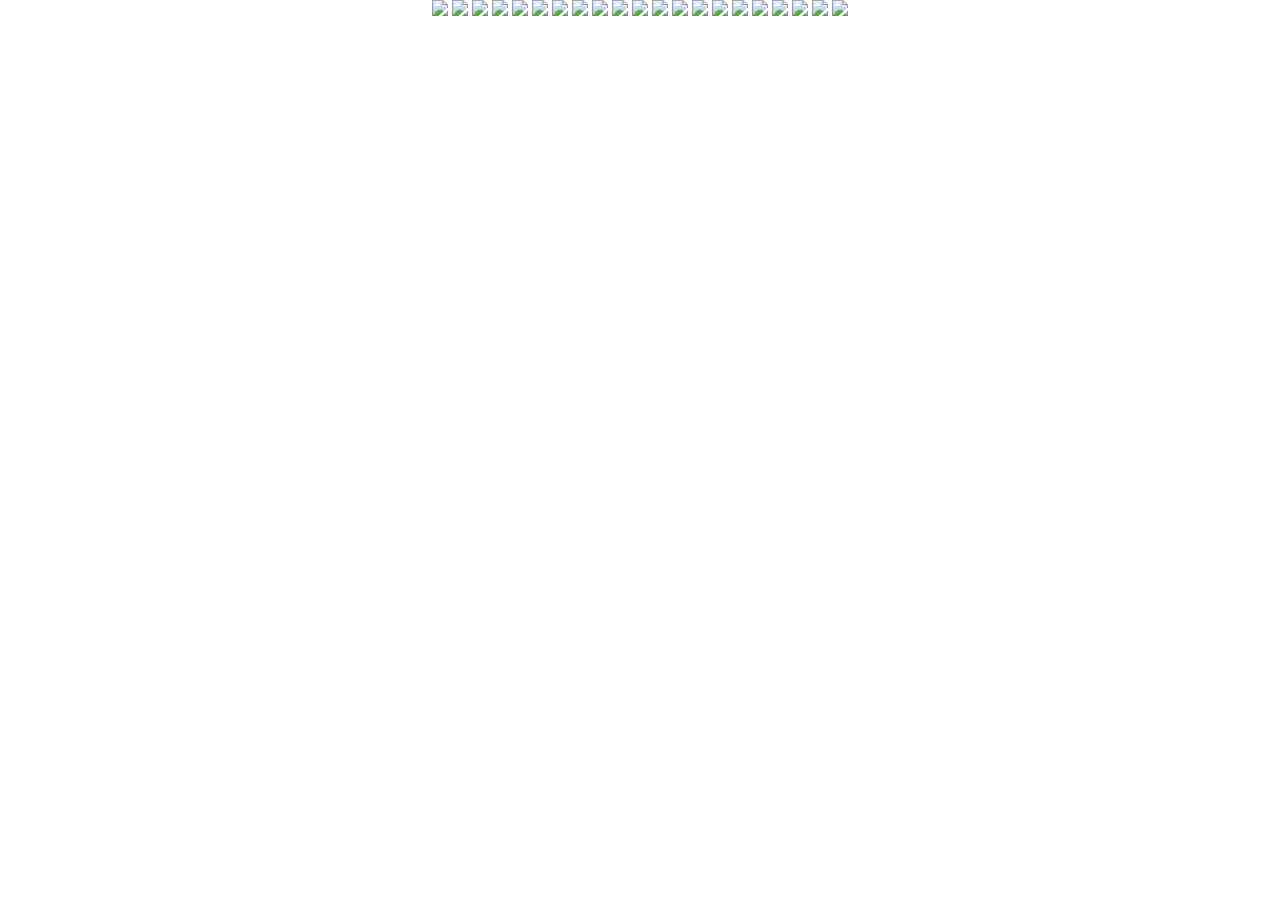
==== aboutme.html @ e1b02cea "Create aboutme.html" ====
<!DOCTYPE html>
<html class="skrollr skrollr-desktop"><head>
<meta http-equiv="Content-Type" content="text/html; charset=UTF-8">
<title>关于郭伟的介绍——Introduction</title>
<link type="text/css" rel="stylesheet" href="./css/detail_pt.css">

<script src="./js/jquery-1.10.2.min.js"></script>
<link href="./css/fotorama.css" rel="stylesheet">
<script type="text/javascript" src="./js/fotorama.js"></script><style type="text/css"></style>
<style>
  .hide{
    display:none;
  }
  .showprocess{
    cursor:pointer;
  }
  .showprocess:hover{
    opacity:0.7;	
  }  
</style>

</head>

<center>
<body leftmargin=0>    



  <!-- ************  page  ************** -->  
  <div class="page">
    <div id="page1">
      <img src="./img_aboutMe/Document-page-000.jpg" width="1260" position:absolute">
      <img src="./img_aboutMe/Document-page-001.jpg" width="1260" position:absolute">
      <img src="./img_aboutMe/Document-page-002.jpg" width="1260" position:absolute">
      <img src="./img_aboutMe/Document-page-003.jpg" width="1260" position:absolute">
      <img src="./img_aboutMe/Document-page-004.jpg" width="1260" position:absolute">
      <img src="./img_aboutMe/Document-page-005.jpg" width="1260" position:absolute">
      <img src="./img_aboutMe/Document-page-006.jpg" width="1260" position:absolute">
      <img src="./img_aboutMe/Document-page-007.jpg" width="1260" position:absolute">
      <img src="./img_aboutMe/Document-page-008.jpg" width="1260" position:absolute">
      <img src="./img_aboutMe/Document-page-009.jpg" width="1260" position:absolute">
      <img src="./img_aboutMe/Document-page-010.jpg" width="1260" position:absolute">
      <img src="./img_aboutMe/Document-page-011.jpg" width="1260" position:absolute">
      <img src="./img_aboutMe/Document-page-012.jpg" width="1260" position:absolute">
      <img src="./img_aboutMe/Document-page-013.jpg" width="1260" position:absolute">
      <img src="./img_aboutMe/Document-page-014.jpg" width="1260" position:absolute">
      <img src="./img_aboutMe/Document-page-015.jpg" width="1260" position:absolute">
      <img src="./img_aboutMe/Document-page-016.jpg" width="1260" position:absolute">
      <img src="./img_aboutMe/Document-page-017.jpg" width="1260" position:absolute">
      <img src="./img_aboutMe/Document-page-018.jpg" width="1260" position:absolute">
      <img src="./img_aboutMe/Document-page-019.jpg" width="1260" position:absolute">
      <img src="./img_aboutMe/Document-page-020.jpg" width="1260" position:absolute">
   
   
    </div>
  </div>
                                                                                       
</a></body></html></center>
---- css/detail_pt.css ----
@charset "UTF-8";
/* CSS Document */

@import 'reset.css';

.maintitle{
font-size: 3em;
color:#ffffff;
top:140px;
left:120px;
position: absolute;	
font-weight: 600; 
font-family: 'Roboto Slab', serif;
letter-spacing:1px;
}
.subtitle{
font-size: 1.2em;
font-weight: 200;
color:#ffffff;
top:220px;
left:120px;
width: 350px;
position: absolute;	
font-family: 'Open Sans', sans-serif;
line-height: 160%;
text-decoration: none;
}
#mainbody{
width:982px; 
padding: 0px;
position: relative;
margin: auto;
z-index: 3;
}

.pagetop{
width: 100%;
height: 500px;
background-color: #fc8d82;	
margin: 0 0;
}

#topimg{
width: 1156px;
padding: 0px;
position: relative;
margin: auto;
}
.titleimage{
margin-left:40px;	
}
.horizontal500{
width:100%;
height:500px;
padding:0px;
margin:0px;
background-color: #f5f4f3;
}

.horizontal630{
width:100%;
height:630px;
padding:0px;
margin:0px;
}
.horizontal730{
width:100%;
height:730px;
padding:0px;
margin:0px;
}

.horizontal1660{
width:100%;
height:1660px;
padding:0px;
margin:0px;
}

.horizontal1260{
width:100%;
height:1260px;
padding:0px;
margin:0px;
}

.horizontal150{
width:100%;
height:150px;
padding:0px;
margin:0px;
}
.grey{
background-color: #f5f4f3;	
}

#taskflow{
position: absolute;
right:50px;
margin-top:70px;
z-index: 2;	
}

#solution{
position: absolute;
right:50px;
margin-top:70px;
z-index: 2;	
}

#storyboard{
position: absolute;
right:0px;
margin-top:40px;
z-index: 2;	
}

#persona{
position: absolute;
right:0px;
margin-top:0px;
z-index: 2;	
}

#moving{
/* margin-top:260px; */
height: 100px;
z-index: 5;
}

#static{
position: absolute;
margin-top:280px;
margin-left:50px;
height: 100px;
}

.box1{
margin-left: 50px;
height: 180px;
width: 200px;
height: 140px;
position: relative;
display: inline-block;
z-index: 5;
}

.box{
margin-left: 150px;
height: 180px;
width: 200px;
height: 180px;
position: relative;
display: inline-block;
z-index: 5;
}

.box2{
margin-left: 58px;
height: 180px;
width: 160px;
height: 180px;
position: relative;
display: inline-block;
z-index: 5;
}

#appdesign{
position: absolute;
right:0px;
margin:auto;
z-index: 2;	
}


.box3{
margin-left: 186px;
height: 180px;
width: 160px;
height: 180px;
position: relative;
display: inline-block;
z-index: 5;
}

#largepicture{
position: absolute;
float: right;
right:0px;
}

#twophones{
position: absolute;
margin-top:0px;
left:0px;
z-index: 2;	
}

.myVideo{
position: absolute; 
padding:0px;
margin-top:20px;
right:0px;
}

#fixbackground1{
top:500px;
position: absolute;
z-index: 0;
border-color:#000;
border-width:2px;
}

#fixbackground2{
top:1630px;
position: absolute;
z-index: 0;
}

#fixbackground3{
top:2890px;
position: absolute;
z-index: 0;
}

#fixbackground4{
top:4150px;
position: absolute;
z-index: 0;
}
#fixbackground5{
top:5510px;
position: absolute;
z-index: 0;
}
#fixbackground6{
top:6770px;
position: absolute;
z-index: 0;
}
#fixbackground7{
top:8130px;
position: absolute;
z-index: 0;
}
#fixbackground8{
top:9260px;
position: absolute;
z-index: 0;
}

h1{
font-size: 1.7em;
font-family:'Open Sans', sans-serif;
line-height: 140%;
}
.title1{
top:160px;
position: relative;
}
.title2{
top:60px;
position: relative;
}
.center{
text-align: center;
}
p{
font-size: 1em;
font-family: sans-serif;
}
.content1{
top:200px;
position: relative;
width:760px;	
padding: 0px;
margin: auto;
z-index: 3;
font-family: 'Open Sans', sans-serif;
font-weight: 300;
color: #4a4a4a;
line-height:160%;

}

.content2{
top:200px;
width:250px;	
padding: 0px;
position: relative;
float: left;
/* margin: auto; */
z-index: 3;
font-family: 'Open Sans', sans-serif;
font-weight: 300;
color: #4a4a4a;
line-height:160%;

}
.content3{
top:70px;
position: relative;
width:760px;	
padding: 0px;
margin: auto;
z-index: 3;
font-family: 'Open Sans', sans-serif;
font-weight: 300;
color: #4a4a4a;
line-height:160%;

}
.content4{
top:150px;
width:250px;	
padding: 0px;
position: relative;
margin-left: 30px;
margin-right: 60px;
float: left;
text-align: center; 
z-index: 3;
font-family: 'Open Sans', sans-serif;
font-weight: 300;
color: #4a4a4a;
line-height:160%;

}
.content5{
top:150px;
width:250px;	
padding: 0px;
position: relative;
margin-left: 30px;
float: left;
text-align: center; 
z-index: 3;
font-family: 'Open Sans', sans-serif;
font-weight: 300;
color: #4a4a4a;
line-height:160%;

}
.smalllink{
position: relative;
top:64px;
font-size: 1em;
color: #df341d;
font-family: 'Open Sans', sans-serif;
font-weight: 400;
}
.threecolunm{
width:100%;
display: inline-block;
}
.threecolunm2{
margin-top: 300px;
width:100%;
display: inline-block;
}
.title_left{
width: 600px;
top:190px;
position: relative;
float: left;
padding-left: 30px;
z-index: 3;
}
.content_left{
top:220px;
width:330px;	
padding-left: 30px;
position: relative;
float: left;
z-index: 3;
font-family: 'Open Sans', sans-serif;
font-weight: 300;
color: #4a4a4a;
line-height:160%;
}

.small{
width: 220px;
}


.title_right{
width: 300px;
top:190px;
position: relative;
float: left;
padding-left: 700px;
z-index: 3;
}
.content_right{
top:220px;
width:300px;	
padding-left: 700px;
position: relative;
float: left;
z-index: 3;
font-family: 'Open Sans', sans-serif;
font-weight: 300;
color: #4a4a4a;
line-height:160%;

}
.myVideo{
position: absolute; 
padding:0px;
margin-top:20px;
right:px;
}
.myVideo2{
position: absolute; 
padding:0px;
margin-top:00px;
left:0px;
}
.colophon{
width:100%;
height:140px;
padding:0px;
margin:0px;
}
.colophon_text{
top:30px;
width:750px;	
padding-left: 20px;
position: relative;
float: left;
z-index: 3;
font-size: 0.8em;
font-family: 'Open Sans', sans-serif;
font-weight: 300;
color: #000;
line-height:160%;
letter-spacing: 0.05em;
/*  */

}
#backtotop{
top:34px;
width:800px;	
padding-left: 20px;
position: relative;
float: left;
z-index: 3;
font-size: 0.7em;
font-weight: 300;
color: #000;
line-height:160%;	
font-family: 'Merriweather', Georgia, "Times New Roman", Times, serif;
color: #4f4640;
text-transform: uppercase;
letter-spacing: 0.1em;
vertical-align: text-top;
color: #7b7b7b;
}
#backtotop:hover{
opacity: 0.8;
cursor: pointer;
}

#navigation{
background-color: #f5f4f3;
position:absolute;
top:0px;
left:0px;
height: 50px;
width: 100%;
z-index: 200;
}
#backhome{
width: 60px;
height: 60px;
margin-top: 30px;
margin-left: 30px;
float: left;
}
#backhome:hover{
opacity: 0.8;
cursor: pointer;
}

.task:link {text-decoration: none; color:#da3115;}    /* unvisited link */
.task:visited {color:#ec5d45;} /* visited link */
.task:hover {color:#ec5d45;}   /* mouse over link */
.task:active {color:#ec5d45;}  /* selected link */
---- css/fotorama.css ----
/*!
 * Fotorama 4.4.9 | http://fotorama.io/license/
 */
.fotorama__stage__shaft, .fotorama__stage__frame, .fotorama__html,
.fotorama__video iframe {
    position: absolute;
    width: 100%;
    height: 100%;
    top: 0;
    right: 0;
    left: 0;
    bottom: 0
}

.fotorama--fullscreen, .fotorama__img {
    max-width: 99999px !important;
    max-height: 99999px !important;
    min-width: 0 !important;
    min-height: 0 !important;
    border-radius: 0 !important;
    box-shadow: none !important;
    padding: 0 !important
}

.fotorama__wrap .fotorama__grab {
    cursor: move;
    cursor: -webkit-grab;
    cursor: -moz-grab;
    cursor: -o-grab;
    cursor: -ms-grab;
    cursor: grab
}

.fotorama__grabbing * {
    cursor: move;
    cursor: -webkit-grabbing;
    cursor: -moz-grabbing;
    cursor: -o-grabbing;
    cursor: -ms-grabbing;
    cursor: grabbing
}

.fotorama__img, .fotorama__spinner {
    position: absolute !important;
    top: 50% !important;
    left: 50% !important
}

.fotorama__img {
    margin: -50% 0 0 -50%;
    width: 100%;
    height: 100%
}

.fotorama__wrap--css3 .fotorama__stage__shaft, .fotorama__wrap--css3 .fotorama__nav__shaft,
.fotorama__wrap--css3 .fotorama__thumb-border, .fotorama__wrap--css3 .fotorama__arr,
.fotorama__wrap--css3 .fotorama__fullscreen-icon, .fotorama__wrap--css3 .fotorama__video-play,
.fotorama__wrap--css3 .fotorama__video-close {
    -webkit-transform: translate3d(0, 0, 0);
    -ms-transform: translate3d(0, 0, 0);
    transform: translate3d(0, 0, 0)
}

.fotorama__wrap--css3 .fotorama__spinner, .fotorama__wrap--css3 .fotorama__stage,
.fotorama__wrap--css3 .fotorama__nav, .fotorama__wrap--css3 .fotorama__stage__frame,
.fotorama__wrap--css3 .fotorama__stage .fotorama__img, .fotorama__wrap--css3 .fotorama__html,
.fotorama__wrap--css3 .fotorama__caption, .fotorama__stage:before,
.fotorama__stage:after, .fotorama__nav:before, .fotorama__nav:after {
    -webkit-transform: translateZ(0);
    -ms-transform: translateZ(0);
    transform: translateZ(0)
}

.fotorama__wrap--video .fotorama__stage__shaft, .fotorama__wrap--video .fotorama__stage,
.fotorama__wrap--video .fotorama__stage__frame--video, .fotorama__wrap--video .fotorama__stage__frame--video .fotorama__img,
.fotorama__wrap--video .fotorama__stage__frame--video .fotorama__html,
.fotorama__wrap--video .fotorama__stage__frame--video .fotorama__caption {
    -webkit-transform: none !important;
    -ms-transform: none !important;
    transform: none !important
}

.fotorama__wrap--css3 .fotorama__stage__shaft, .fotorama__wrap--css3 .fotorama__nav__shaft,
.fotorama__wrap--css3 .fotorama__thumb-border {
    -webkit-transition-property: -webkit-transform;
    transition-property: transform;
    -webkit-transition-timing-function: cubic-bezier(0.1, 0, .25, 1);
    transition-timing-function: cubic-bezier(0.1, 0, .25, 1);
    -webkit-transition-duration: 0ms;
    transition-duration: 0ms
}

.fotorama__wrap, .fotorama__no-select, .fotorama__arr, .fotorama__fullscreen-icon,
.fotorama__video-play, .fotorama__video-close {
    -webkit-user-select: none;
    -moz-user-select: none;
    -ms-user-select: none;
    user-select: none
}

.fotorama__select {
    -webkit-user-select: text;
    -moz-user-select: text;
    -ms-user-select: text;
    user-select: text
}

.fotorama__nav, .fotorama__nav__frame {
    margin: 0;
    padding: 0
}

.fotorama__nav__shaft, .fotorama__nav__frame, .fotorama__caption__wrap {
    display: -moz-inline-box;
    -moz-box-orient: vertical;
    display: inline-block;
    vertical-align: middle;
    * display: inline;
    * zoom: 1
}

.fotorama__wrap * {
    -moz-box-sizing: content-box;
    box-sizing: content-box
}

.fotorama__caption__wrap {
    -moz-box-sizing: border-box;
    box-sizing: border-box
}

.fotorama--hidden, .fotorama__load {
    position: absolute;
    left: -99999px;
    top: -99999px;
    z-index: -1
}

.fotorama__stage__shaft, .fotorama__stage__frame, .fotorama__nav,
.fotorama__nav__shaft, .fotorama__nav__frame, .fotorama__arr, .fotorama__fullscreen-icon,
.fotorama__video-play, .fotorama__video-close {
    -webkit-tap-highlight-color: rgba(0, 0, 0, 0)
}

.fotorama__arr, .fotorama__fullscreen-icon, .fotorama__video-play,
.fotorama__video-close {
    background: url(fotorama.png) no-repeat
}

@media (-webkit-min-device-pixel-ratio:1.5), (min-resolution:144dpi) {
    .fotorama__arr, .fotorama__fullscreen-icon, .fotorama__video-play,
    .fotorama__video-close {
        background: url(fotorama@2x.png) no-repeat;
        background-size: 96px 160px
    }
}

.fotorama__thumb {
    background-color: #7f7f7f;
    background-color: rgba(127, 127, 127, .2)
}

.fotorama {
    min-width: 1px;
    overflow: hidden
}

.fotorama > .fotorama__wrap {
    visibility: visible
}

.fotorama--hidden-before-ready > * {
    visibility: hidden
}

.fullscreen {
    width: 100% !important;
    height: 100% !important;
    max-width: 100% !important;
    max-height: 100% !important;
    margin: 0 !important;
    padding: 0 !important;
    overflow: hidden !important;
    background: #000
}

.fotorama--fullscreen {
    position: absolute !important;
    top: 0 !important;
    left: 0 !important;
    right: 0 !important;
    bottom: 0 !important;
    float: none !important;
    z-index: 2147483647 !important;
    background: #000;
    width: 100% !important;
    height: 100% !important;
    margin: 0 !important
}

.fotorama--fullscreen .fotorama__stage, .fotorama--fullscreen .fotorama__nav {
    background: #000
}

.fotorama__wrap {
    -webkit-text-size-adjust: 100%;
    position: relative;
    direction: ltr
}

.fotorama__wrap--rtl .fotorama__stage__frame {
    direction: rtl
}

.fotorama__stage, .fotorama__nav {
    overflow: hidden;
    position: relative;
    max-width: 100%
}

.fotorama__wrap--pan-y {
    -ms-touch-action: pan-y
}

.fotorama__wrap .fotorama__pointer {
    cursor: pointer
}

.fotorama__wrap--slide .fotorama__stage__frame {
    opacity: 1 !important
}

.fotorama__stage__frame {
    overflow: hidden
}

.fotorama__stage__frame.fotorama__active {
    z-index: 8
}

.fotorama__wrap--fade .fotorama__stage__frame {
    display: none
}

.fotorama__wrap--fade .fotorama__stage__frame.fotorama__active,
.fotorama__wrap--fade .fotorama__fade-front, .fotorama__wrap--fade .fotorama__fade-rear {
    display: block;
    left: 0;
    top: 0
}

.fotorama__wrap--fade .fotorama__fade-front {
    z-index: 8
}

.fotorama__wrap--fade .fotorama__fade-rear {
    z-index: 7
}

.fotorama__wrap--fade .fotorama__fade-rear.fotorama__active {
    z-index: 9
}

.fotorama__wrap--fade .fotorama__stage .fotorama__shadow {
    display: none
}

.fotorama__img {
    -ms-filter: "alpha(Opacity=0)";
    filter: alpha(opacity=0);
    opacity: 0;
    border: 0 !important
}

.fotorama__loaded .fotorama__img, .fotorama__error .fotorama__img {
    -ms-filter: "alpha(Opacity=100)";
    filter: alpha(opacity=100);
    opacity: 1
}

.fotorama__img--full {
    display: none
}

.fotorama--fullscreen .fotorama__loaded--full .fotorama__img {
    display: none
}

.fotorama--fullscreen .fotorama__loaded--full .fotorama__img--full {
    display: block
}

.fotorama__wrap--only-active .fotorama__stage, .fotorama__wrap--only-active .fotorama__nav {
    max-width: 99999px !important
}

.fotorama__wrap--only-active .fotorama__stage__frame {
    visibility: hidden
}

.fotorama__wrap--only-active .fotorama__stage__frame.fotorama__active {
    visibility: visible
}

.fotorama__nav {
    font-size: 0;
    line-height: 0;
    text-align: center;
    display: none;
    white-space: nowrap;
    z-index: 5
}

.fotorama__nav__shaft {
    position: relative;
    left: 0;
    top: 0;
    text-align: left
}

.fotorama__nav__frame {
    position: relative;
    cursor: pointer
}

.fotorama__nav--dots {
    display: block
}

.fotorama__nav--dots .fotorama__nav__frame {
    width: 18px;
    height: 30px
}

.fotorama__nav--dots .fotorama__nav__frame--thumb, .fotorama__nav--dots .fotorama__thumb-border {
    display: none
}

.fotorama__nav--thumbs {
    display: block
}

.fotorama__nav--thumbs .fotorama__nav__frame {
    padding-left: 0 !important
}

.fotorama__nav--thumbs .fotorama__nav__frame:last-child {
    padding-right: 0 !important
}

.fotorama__nav--thumbs .fotorama__nav__frame--dot {
    display: none
}

.fotorama__dot {
    display: block;
    width: 4px;
    height: 4px;
    position: relative;
    top: 12px;
    left: 6px;
    border-radius: 6px;
    border: 1px solid
}

.fotorama__nav__frame.fotorama__active {
    pointer-events: none;
    cursor: default
}

.fotorama__nav__frame.fotorama__active .fotorama__dot {
    width: 6px;
    height: 6px;
    border: 0
}

.fotorama__dot {
    border-color: #7f7f7f
}

.fotorama__active .fotorama__dot {
    background-color: #7f7f7f
}

.fotorama__thumb {
    overflow: hidden;
    position: relative;
    width: 100%;
    height: 100%
}

.fotorama__thumb-border {
    position: absolute;
    z-index: 9;
    top: 0;
    left: 0;
    border-style: solid;
    border-color: #00afea;
    background-image: -webkit-linear-gradient(top left, rgba(255, 255, 255, .25), rgba(64, 64, 64, .1));
    background-image: linear-gradient(to bottom right, rgba(255, 255, 255, .25), rgba(64, 64, 64, .1))
}

.fotorama__caption {
    position: absolute;
    z-index: 12;
    bottom: 0;
    left: 0;
    right: 0;
    font-family: 'Helvetica Neue', Arial, sans-serif;
    font-size: 14px;
    line-height: 1.5;
    color: #000
}

.fotorama__caption a {
    text-decoration: none;
    color: #000;
    border-bottom: 1px solid;
    border-color: rgba(0, 0, 0, .5)
}

.fotorama__caption a:hover {
    color: #333;
    border-color: rgba(51, 51, 51, .5)
}

.fotorama__wrap--rtl .fotorama__caption {
    left: auto;
    right: 0
}

.fotorama__caption__wrap {
    background-color: #fff;
    background-color: rgba(255, 255, 255, .9);
    padding: 5px 10px
}

@-webkit-keyframes spinner {
    0% {
        -webkit-transform: rotate(0);
        transform: rotate(0)
    }

    100% {
        -webkit-transform: rotate(360deg);
        transform: rotate(360deg)
    }
}

@keyframes spinner {
    0% {
        -webkit-transform: rotate(0);
        -ms-transform: rotate(0);
        transform: rotate(0)
    }

    100% {
        -webkit-transform: rotate(360deg);
        -ms-transform: rotate(360deg);
        transform: rotate(360deg)
    }
}

.fotorama__wrap--css3 .fotorama__spinner {
    -webkit-animation: spinner 24s infinite linear;
    animation: spinner 24s infinite linear
}

.fotorama__wrap--css3 .fotorama__stage .fotorama__img, .fotorama__wrap--css3 .fotorama__html,
.fotorama__wrap--css3 .fotorama__caption {
    -webkit-transition-property: opacity;
    transition-property: opacity;
    -webkit-transition-timing-function: linear;
    transition-timing-function: linear;
    -webkit-transition-duration: .3s;
    transition-duration: .3s
}

.fotorama__wrap--video .fotorama__stage__frame--video .fotorama__img,
.fotorama__wrap--video .fotorama__stage__frame--video .fotorama__html,
.fotorama__wrap--video .fotorama__stage__frame--video .fotorama__caption {
    -ms-filter: "alpha(Opacity=0)";
    filter: alpha(opacity=0);
    opacity: 0
}

.fotorama__select {
    cursor: auto
}

.fotorama__video {
    top: 32px;
    right: 0;
    bottom: 0;
    left: 0;
    position: absolute;
    z-index: 10
}

@-moz-document url-prefix() {
    .fotorama__active {
        box-shadow: 0 0 0 transparent
    }
}

.fotorama__arr, .fotorama__fullscreen-icon, .fotorama__video-play,
.fotorama__video-close {
    display: block;
    position: absolute;
    z-index: 11;
    cursor: pointer
}

.fotorama__arr {
    position: absolute;
    width: 32px;
    height: 32px;
    top: 50%;
    margin-top: -16px
}

.fotorama__arr--prev {
    left: 0;
    background-position: 0 0
}

.fotorama__arr--next {
    right: 0;
    background-position: -32px 0
}

.fotorama__arr--disabled {
    pointer-events: none;
    cursor: default;
    * display: none;
    opacity: .1
}

.fotorama__fullscreen-icon {
    width: 32px;
    height: 32px;
    top: 0;
    right: 0;
    background-position: 0 -32px;
    z-index: 20
}

.fotorama--fullscreen .fotorama__fullscreen-icon {
    background-position: -32px -32px
}

.fotorama__video-play {
    width: 96px;
    height: 96px;
    left: 50%;
    top: 50%;
    margin-left: -48px;
    margin-top: -48px;
    background-position: 0 -64px;
    display: none
}

.fotorama__wrap--css3 .fotorama__video-play {
    display: block;
    opacity: 0
}

.fotorama__loaded .fotorama__video-play, .fotorama__error .fotorama__video-play {
    display: block;
    opacity: 1
}

.fotorama__nav__frame .fotorama__video-play {
    width: 32px;
    height: 32px;
    margin-left: -16px;
    margin-top: -16px;
    background-position: -64px -32px;
    opacity: 1 !important;
    display: block !important
}

.fotorama__video-close {
    width: 32px;
    height: 32px;
    top: 0;
    right: 0;
    display: none;
    background-position: -64px 0;
    z-index: 20
}

.fotorama__wrap--no-controls .fotorama__arr, .fotorama__wrap--no-controls .fotorama__fullscreen-icon,
.fotorama__wrap--video .fotorama__arr, .fotorama__wrap--video .fotorama__fullscreen-icon {
    display: none;
    opacity: 0
}

.fotorama__wrap--css3.fotorama__wrap--slide.fotorama__wrap--no-controls .fotorama__fullscreen-icon,
.fotorama__wrap--css3.fotorama__wrap--video .fotorama__fullscreen-icon {
    display: block;
    -webkit-transform: translate3d(32px, -32px, 0);
    -ms-transform: translate3d(32px, -32px, 0);
    transform: translate3d(32px, -32px, 0)
}

.fotorama__wrap--css3.fotorama__wrap--slide.fotorama__wrap--no-controls .fotorama__arr--prev,
.fotorama__wrap--css3.fotorama__wrap--video .fotorama__arr--prev {
    display: block;
    -webkit-transform: translate3d(-48px, 0, 0);
    -ms-transform: translate3d(-48px, 0, 0);
    transform: translate3d(-48px, 0, 0)
}

.fotorama__wrap--css3.fotorama__wrap--slide.fotorama__wrap--no-controls .fotorama__arr--next,
.fotorama__wrap--css3.fotorama__wrap--video .fotorama__arr--next {
    display: block;
    -webkit-transform: translate3d(48px, 0, 0);
    -ms-transform: translate3d(48px, 0, 0);
    transform: translate3d(48px, 0, 0)
}

.fotorama__wrap--video .fotorama__stage .fotorama__video-play {
    display: none
}

.fotorama__wrap--video .fotorama__video-close {
    display: block
}

.fotorama__wrap--css3 .fotorama__video-close {
    display: block;
    opacity: 0;
    -webkit-transform: translate3d(32px, -32px, 0);
    -ms-transform: translate3d(32px, -32px, 0);
    transform: translate3d(32px, -32px, 0)
}

.fotorama__wrap--css3.fotorama__wrap--video .fotorama__stage .fotorama__video-play {
    display: block;
    opacity: 0;
    z-index: -1
}

.fotorama__wrap--css3.fotorama__wrap--video .fotorama__video-close {
    opacity: 1;
    -webkit-transform: translate3d(0, 0, 0);
    -ms-transform: translate3d(0, 0, 0);
    transform: translate3d(0, 0, 0)
}

.fotorama__wrap--css3 .fotorama__arr, .fotorama__wrap--css3 .fotorama__fullscreen-icon,
.fotorama__wrap--css3 .fotorama__video-play, .fotorama__wrap--css3 .fotorama__video-close {
    -webkit-transition-property: -webkit-transform, opacity;
    transition-property: transform, opacity;
    -webkit-transition-duration: .3s;
    transition-duration: .3s
}

.fotorama__stage:before, .fotorama__stage:after, .fotorama__nav:before,
.fotorama__nav:after {
    content: "";
    display: block;
    position: absolute;
    text-decoration: none;
    top: 0;
    bottom: 0;
    width: 10px;
    height: auto;
    z-index: 10;
    pointer-events: none;
    background-repeat: no-repeat;
    background-size: 1px 100%, 5px 100%
}

.fotorama__stage:before, .fotorama__nav:before {
    background-image: -webkit-linear-gradient(transparent, rgba(0, 0, 0, .2) 25%, rgba(0, 0, 0, .3) 75%, transparent), -webkit-radial-gradient(0 50%, farthest-side, rgba(0, 0, 0, .4), transparent);
    background-image: linear-gradient(transparent, rgba(0, 0, 0, .2) 25%, rgba(0, 0, 0, .3) 75%, transparent), radial-gradient(farthest-side at 0 50%, rgba(0, 0, 0, .4), transparent);
    background-position: 0 0, 0 0;
    left: -10px
}

.fotorama__stage.fotorama__shadows--left:before, .fotorama__nav.fotorama__shadows--left:before {
    left: 0
}

.fotorama__stage:after, .fotorama__nav:after {
    background-image: -webkit-linear-gradient(transparent, rgba(0, 0, 0, .2) 25%, rgba(0, 0, 0, .3) 75%, transparent), -webkit-radial-gradient(100% 50%, farthest-side, rgba(0, 0, 0, .4), transparent);
    background-image: linear-gradient(transparent, rgba(0, 0, 0, .2) 25%, rgba(0, 0, 0, .3) 75%, transparent), radial-gradient(farthest-side at 100% 50%, rgba(0, 0, 0, .4), transparent);
    background-position: 100% 0, 100% 0;
    right: -10px
}

.fotorama__stage.fotorama__shadows--right:after, .fotorama__nav.fotorama__shadows--right:after {
    right: 0
}

.fotorama--fullscreen .fotorama__stage:before, .fotorama--fullscreen .fotorama__stage:after,
.fotorama--fullscreen .fotorama__nav:before, .fotorama--fullscreen .fotorama__nav:after,
.fotorama__wrap--no-shadows .fotorama__stage:before, .fotorama__wrap--no-shadows .fotorama__stage:after,
.fotorama__wrap--no-shadows .fotorama__nav:before, .fotorama__wrap--no-shadows .fotorama__nav:after,
.fotorama__wrap--fade .fotorama__stage:before, .fotorama__wrap--fade .fotorama__stage:after {
    display: none
}
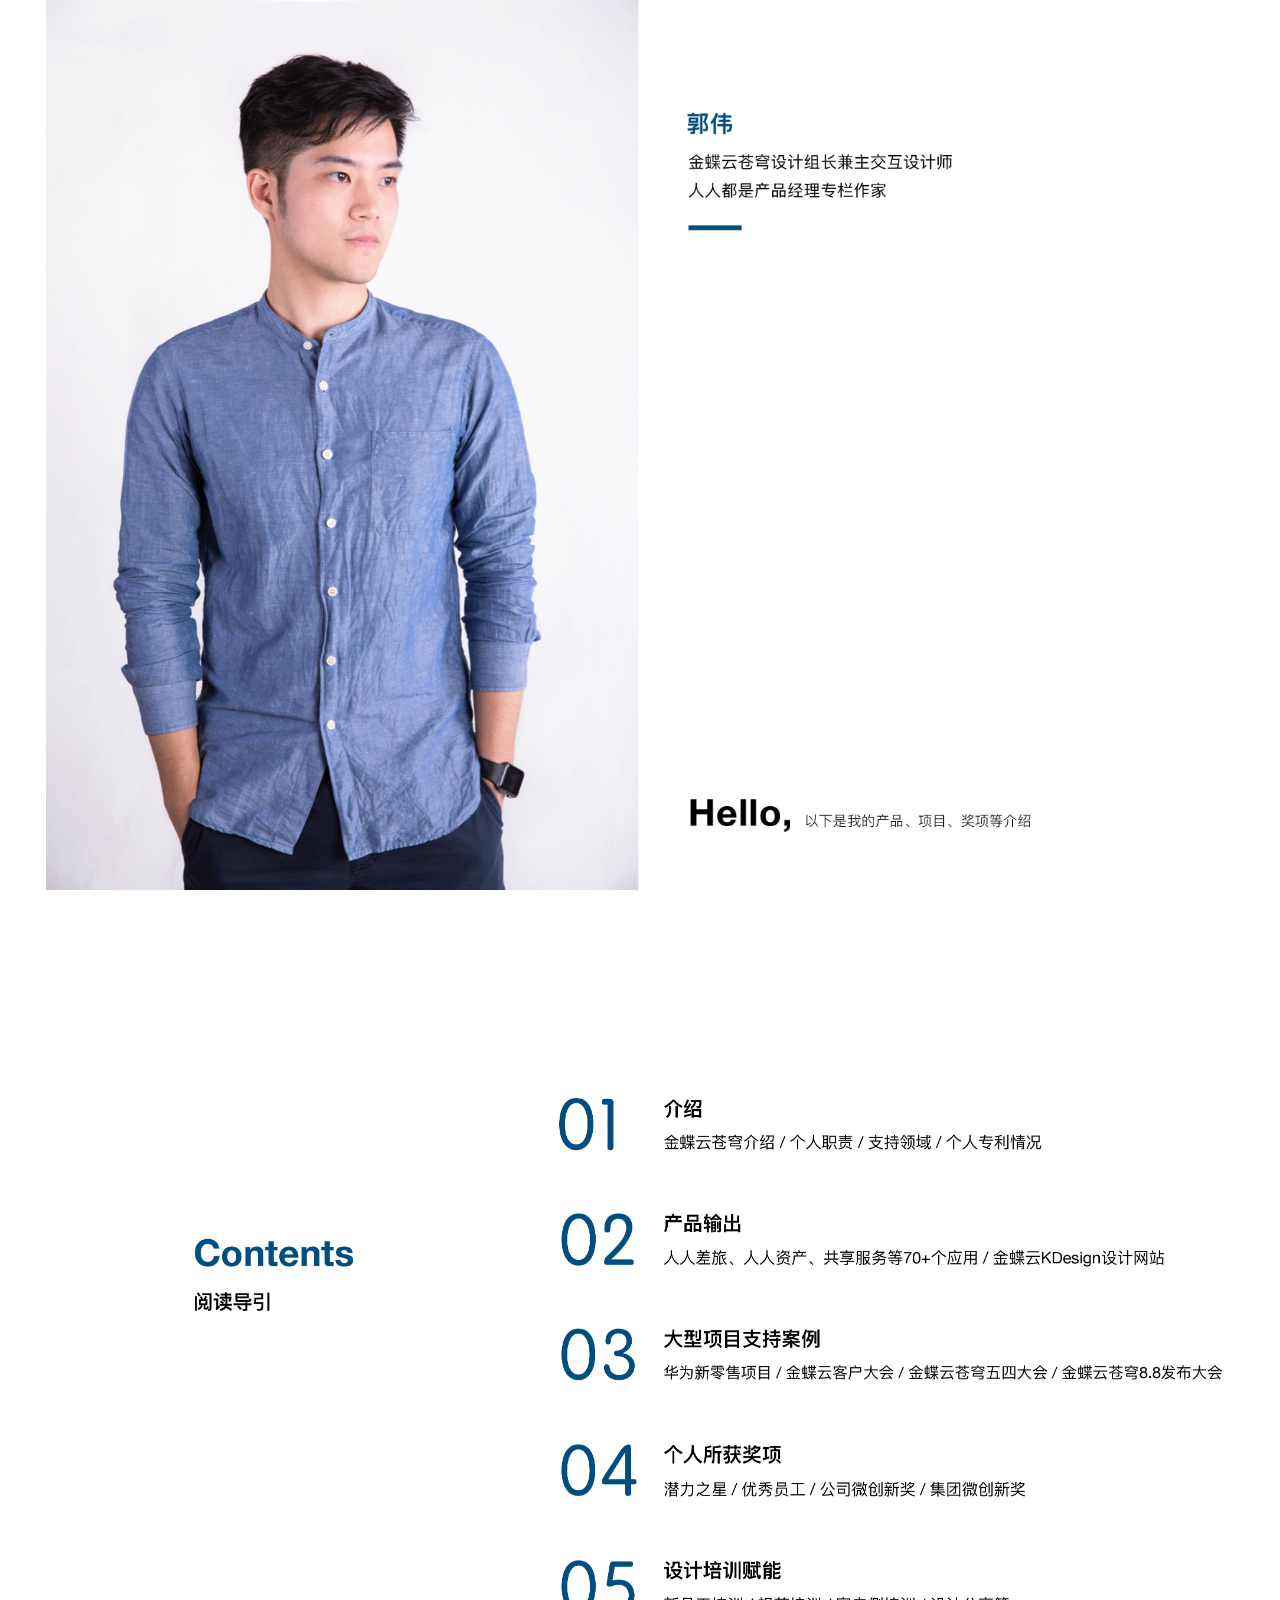
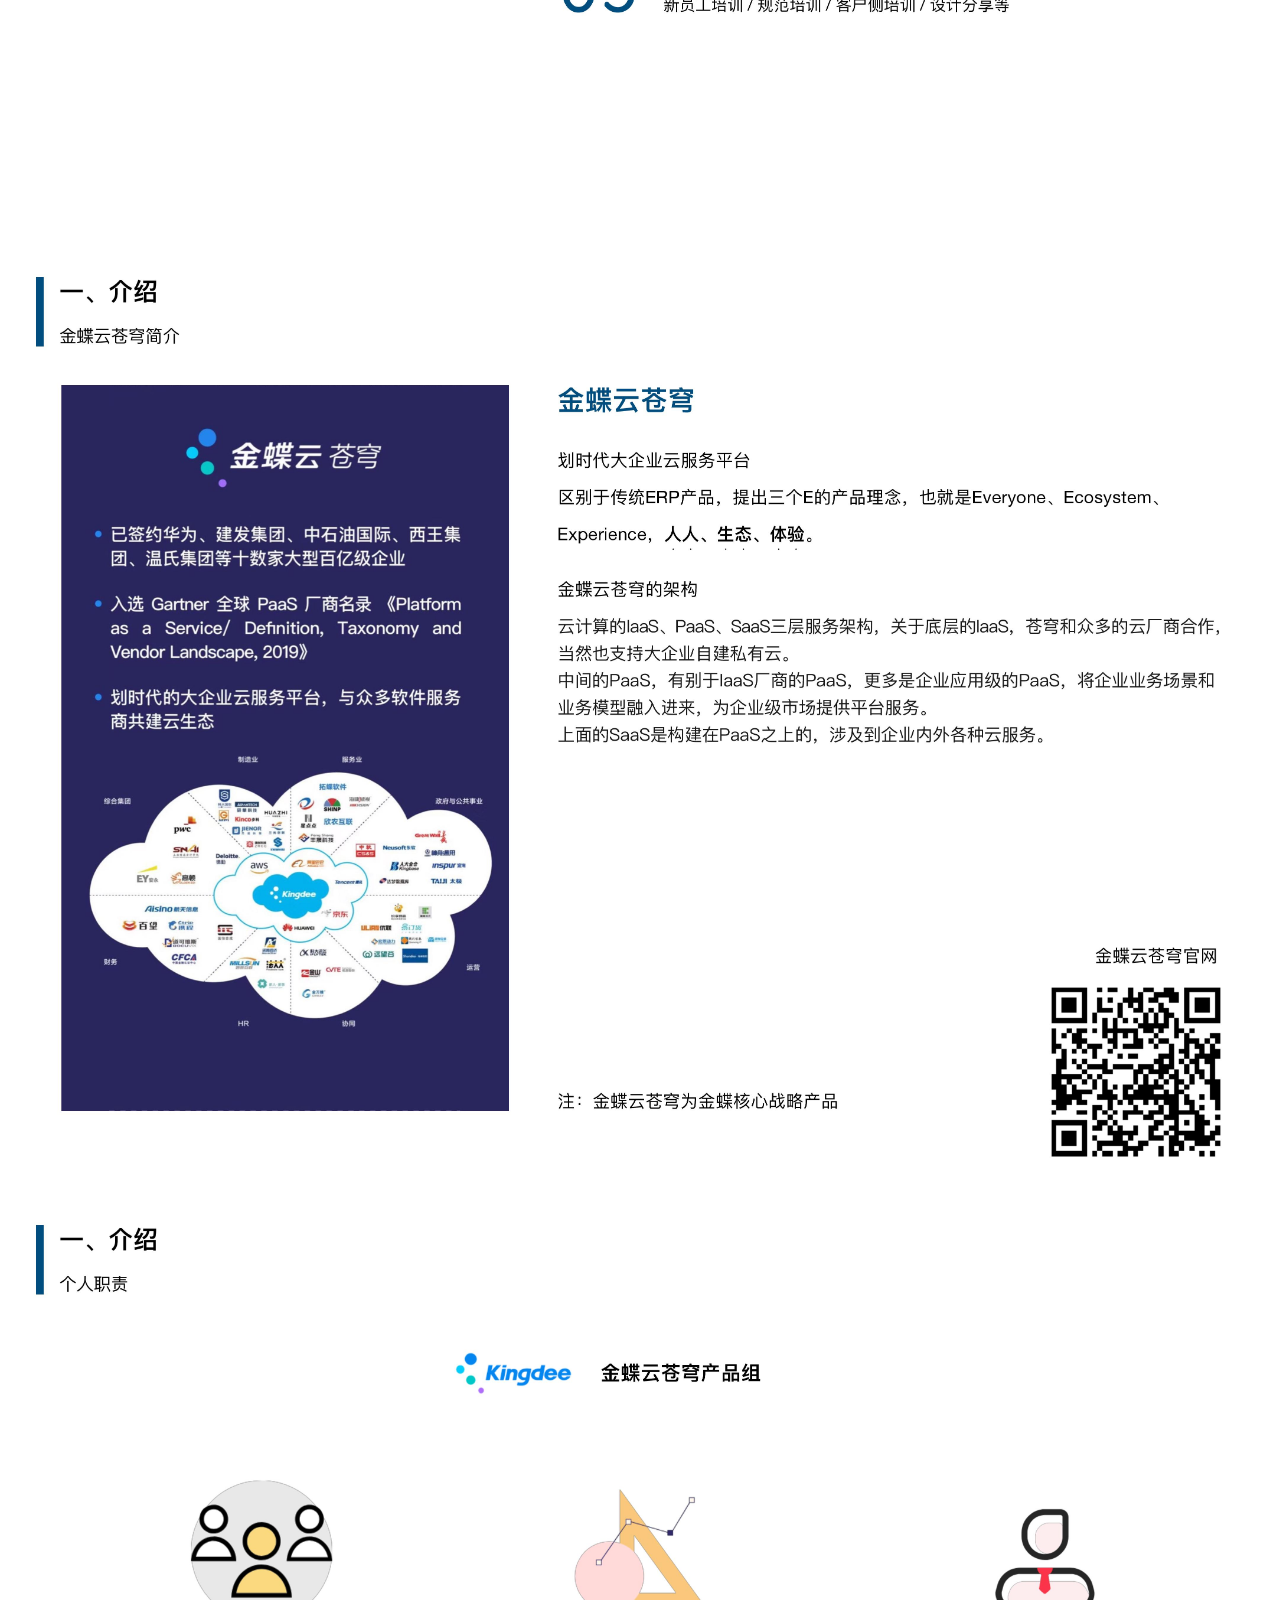
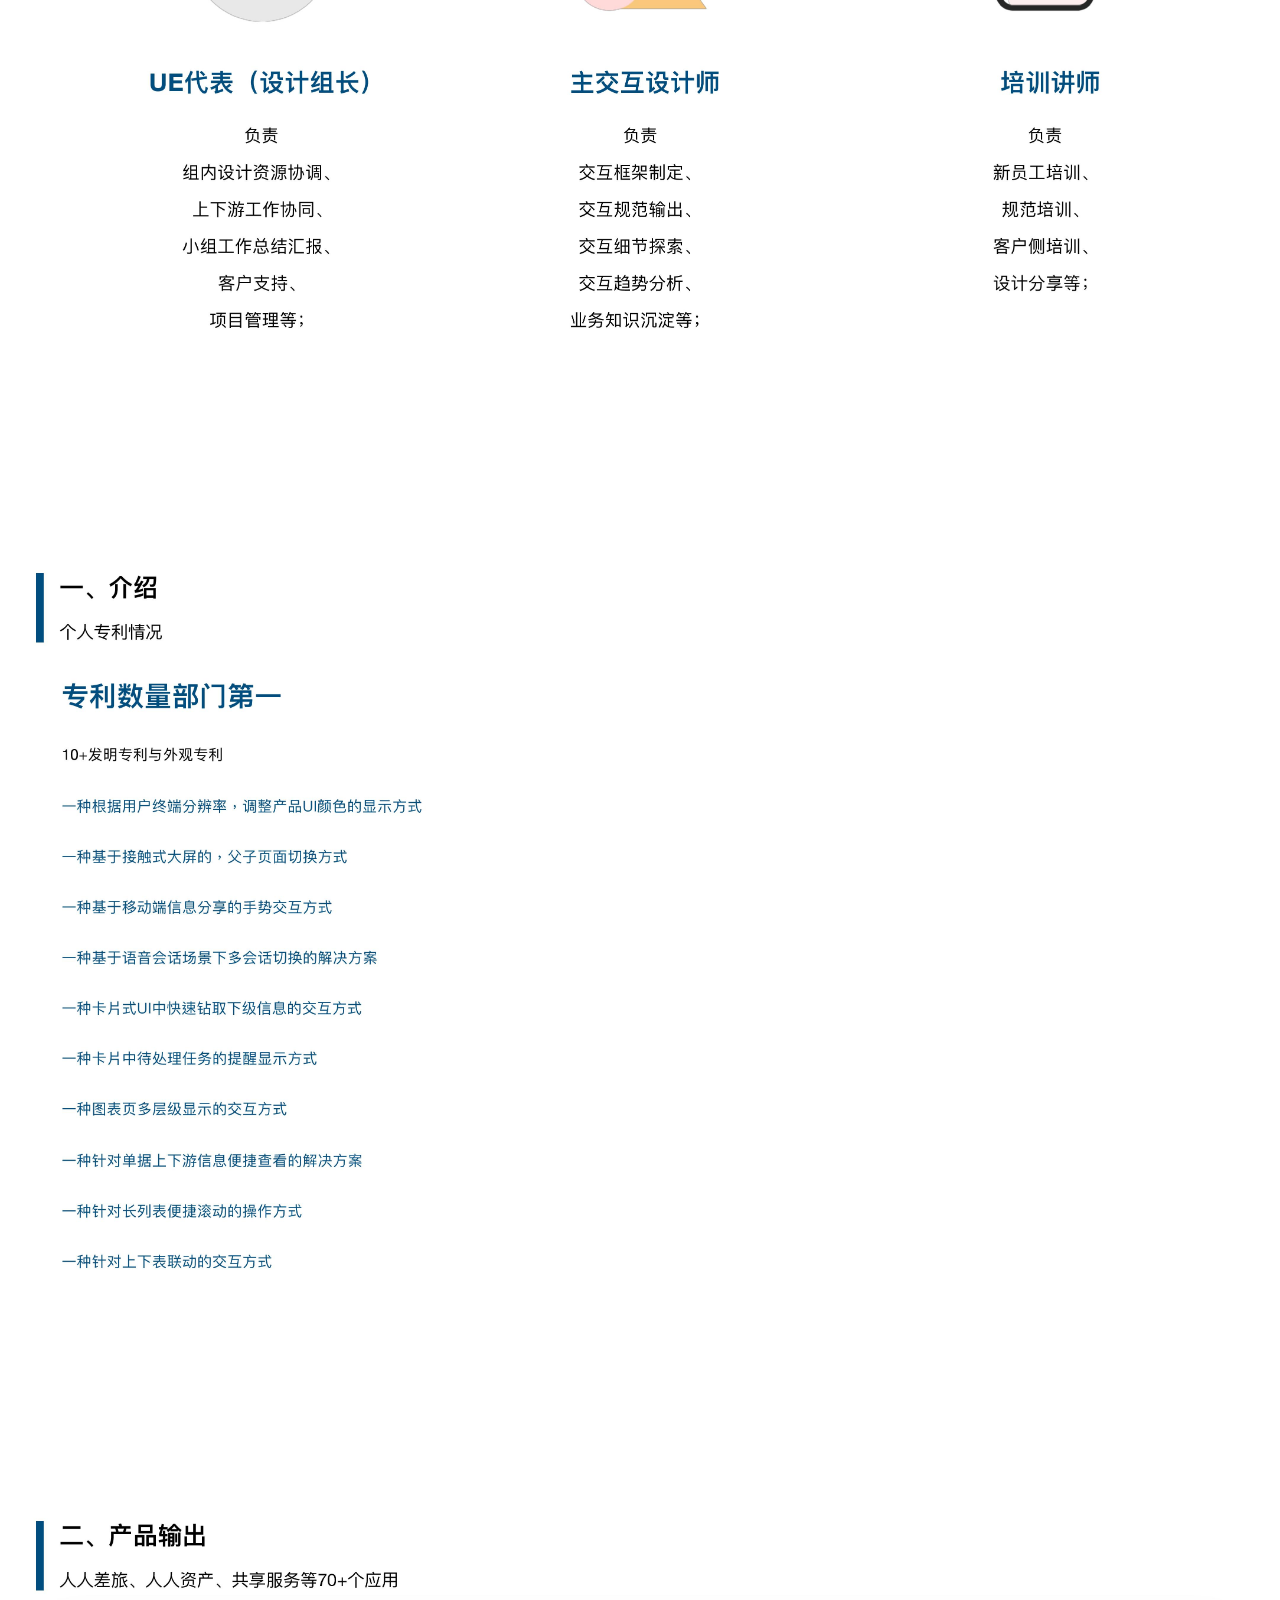
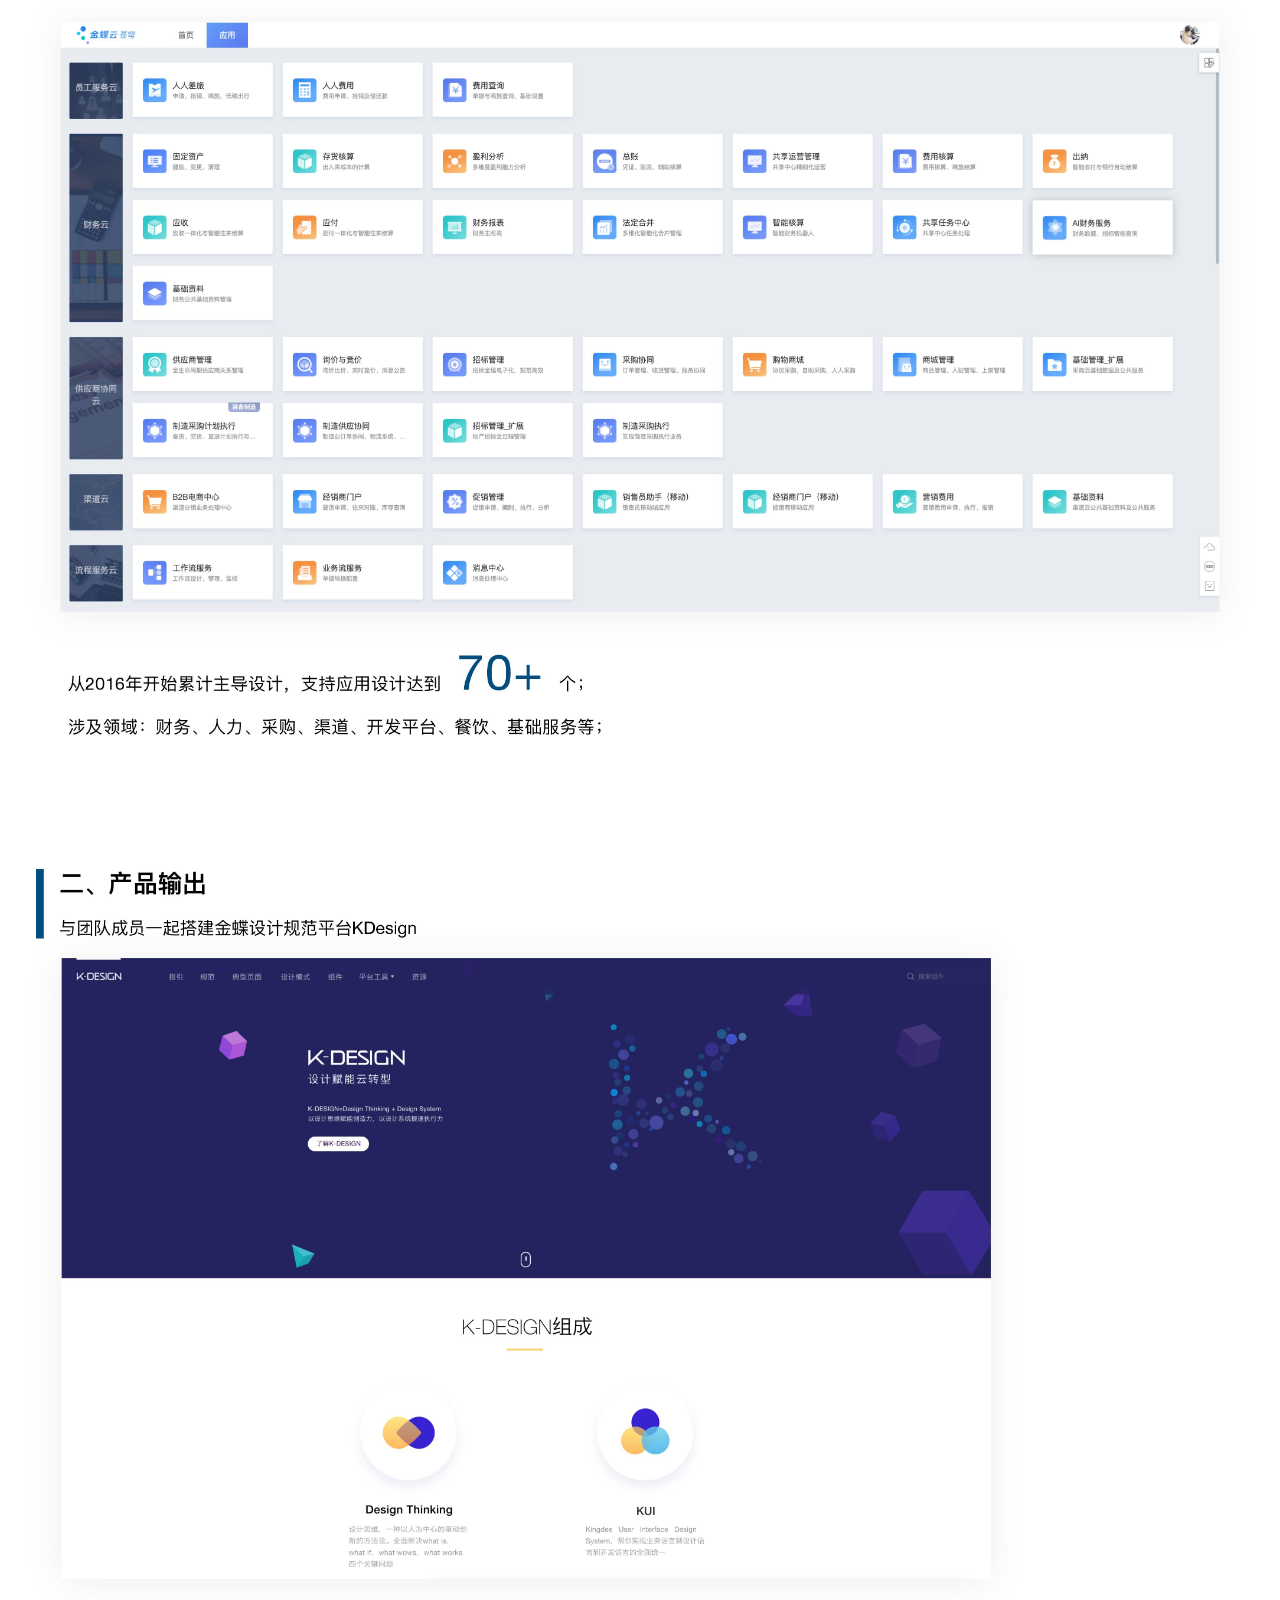
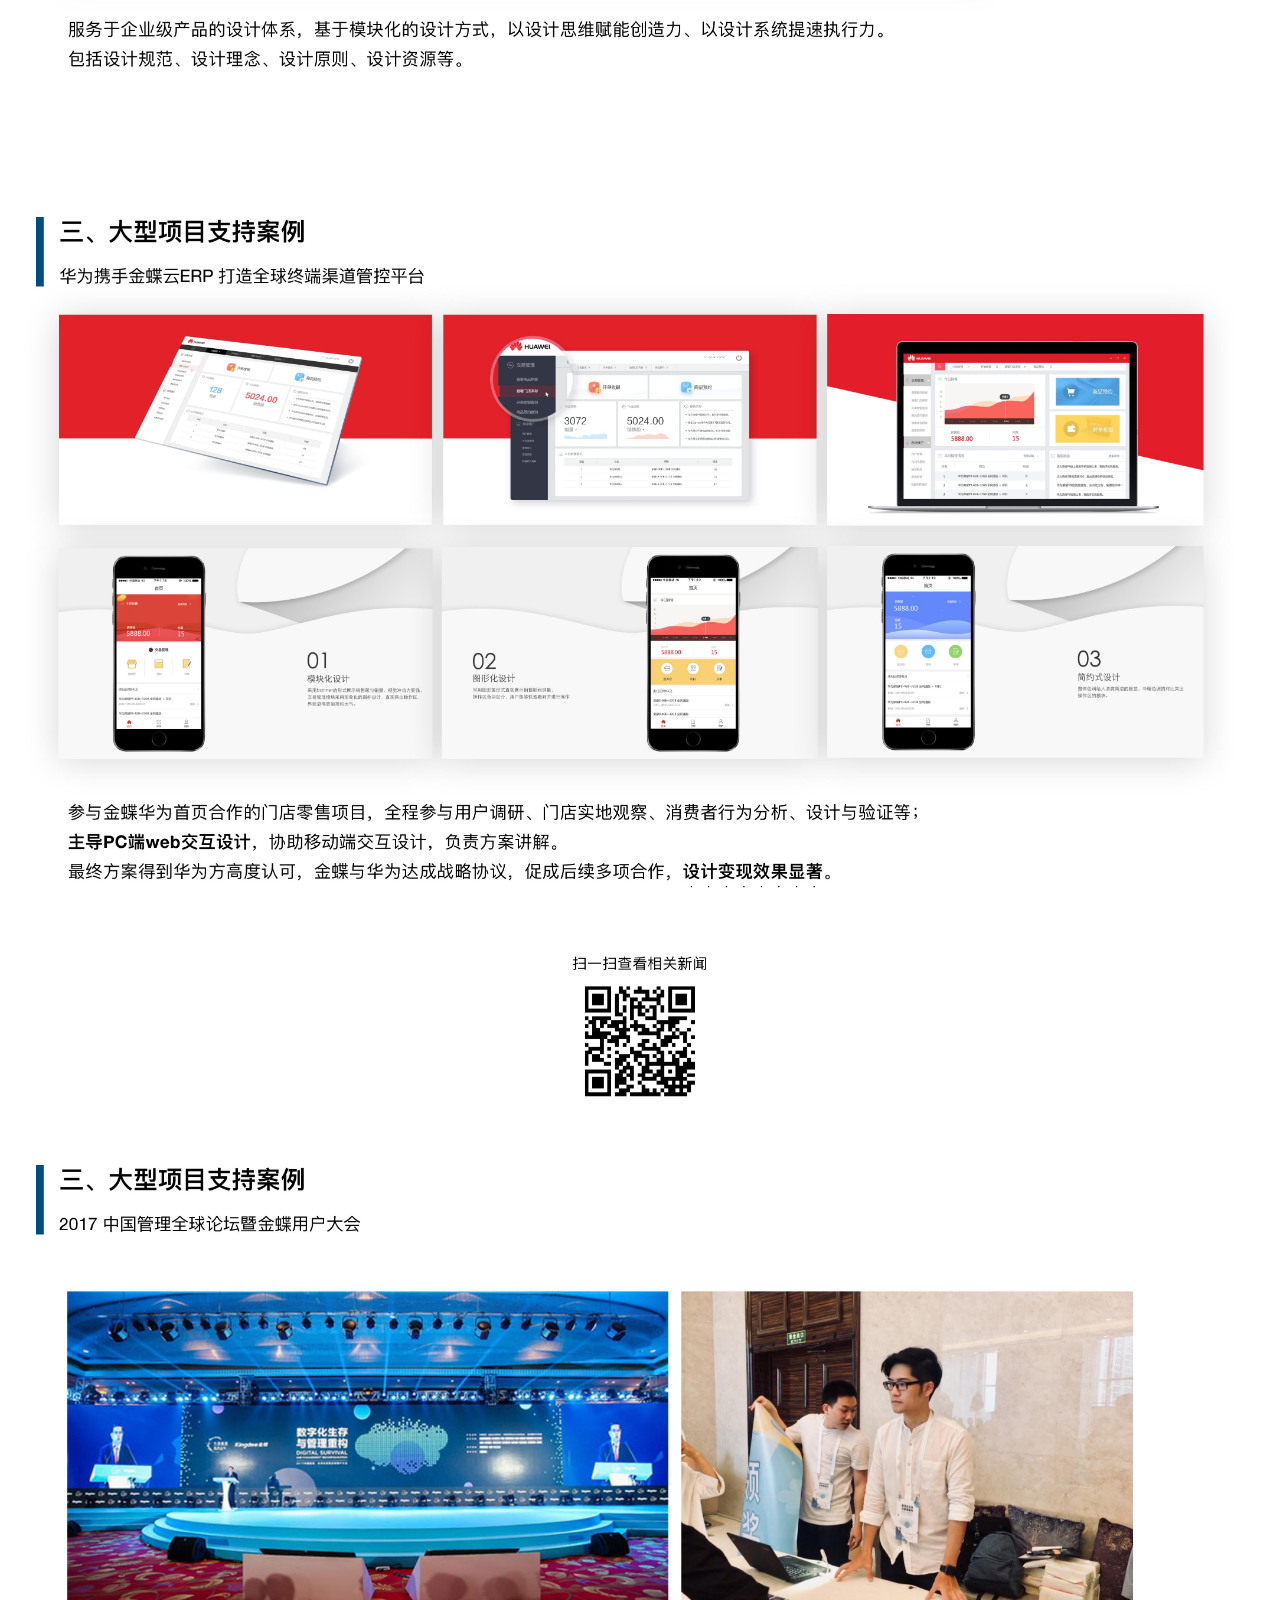
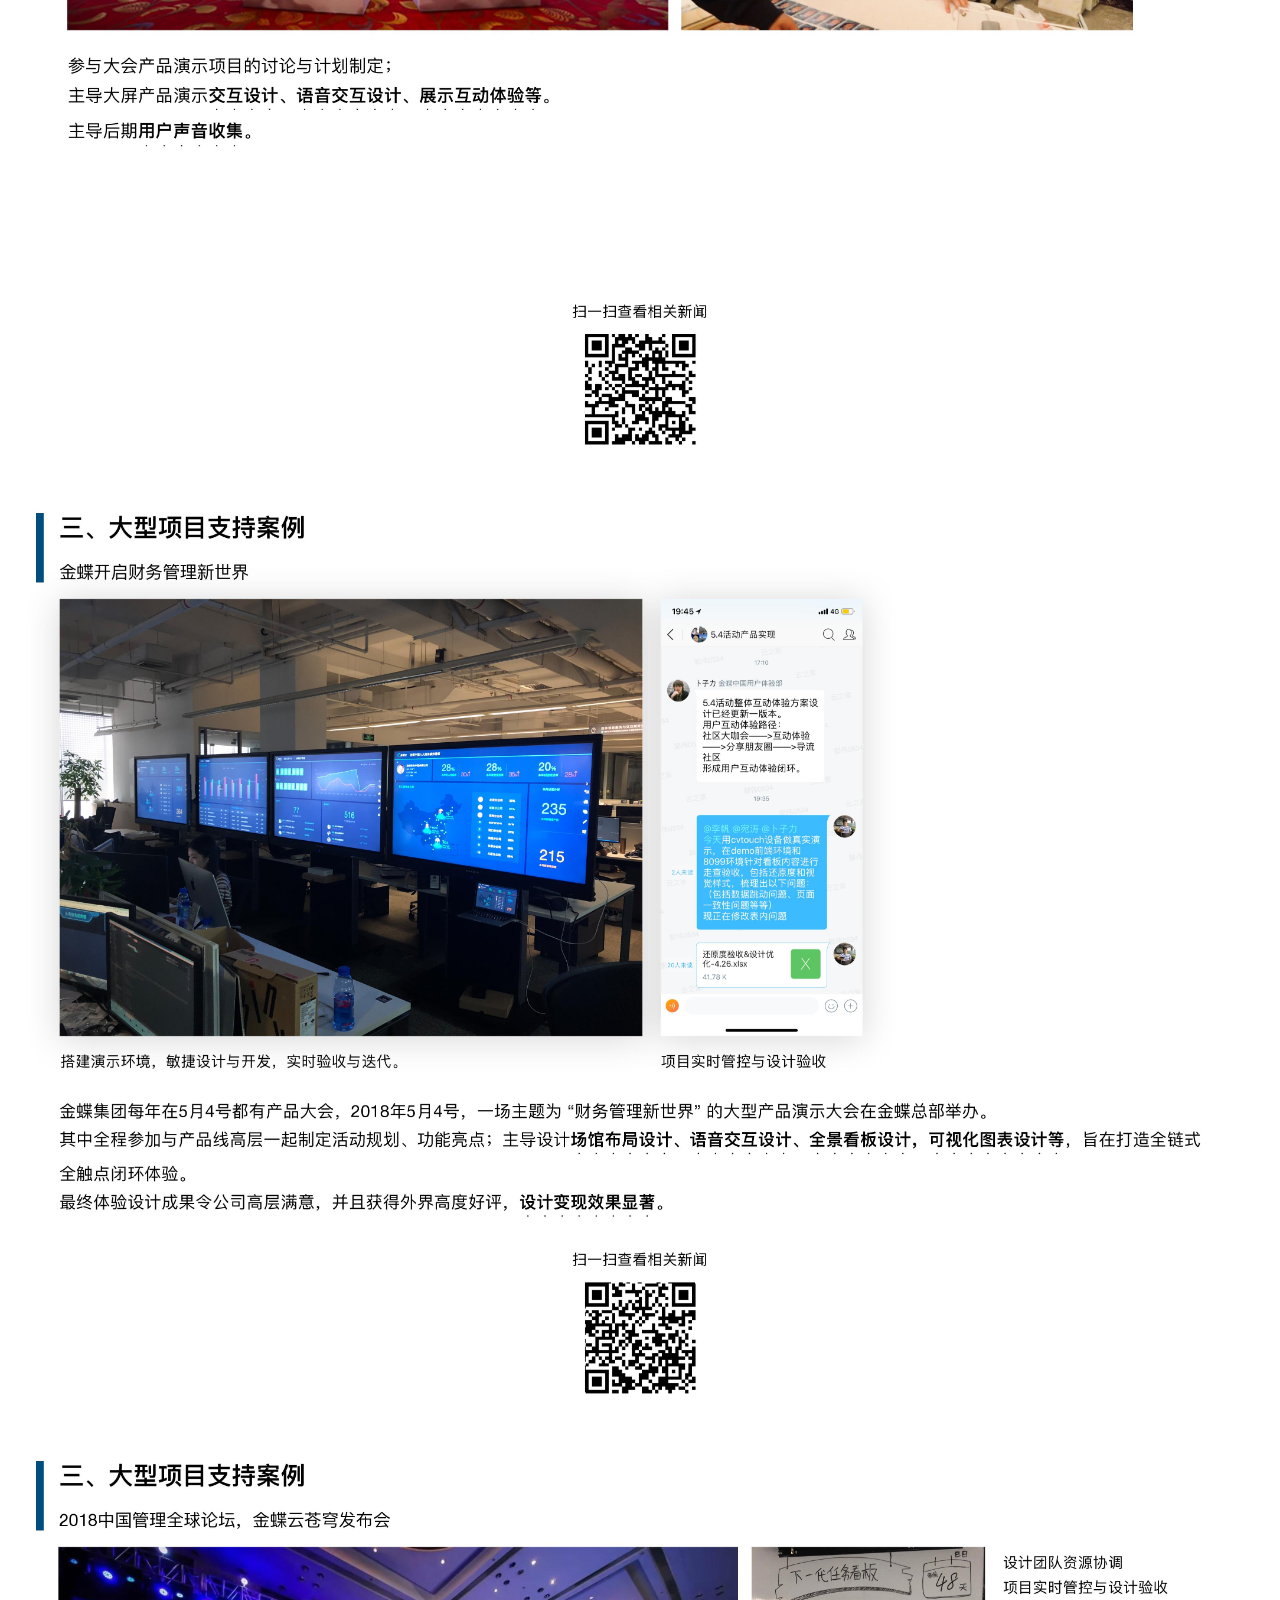
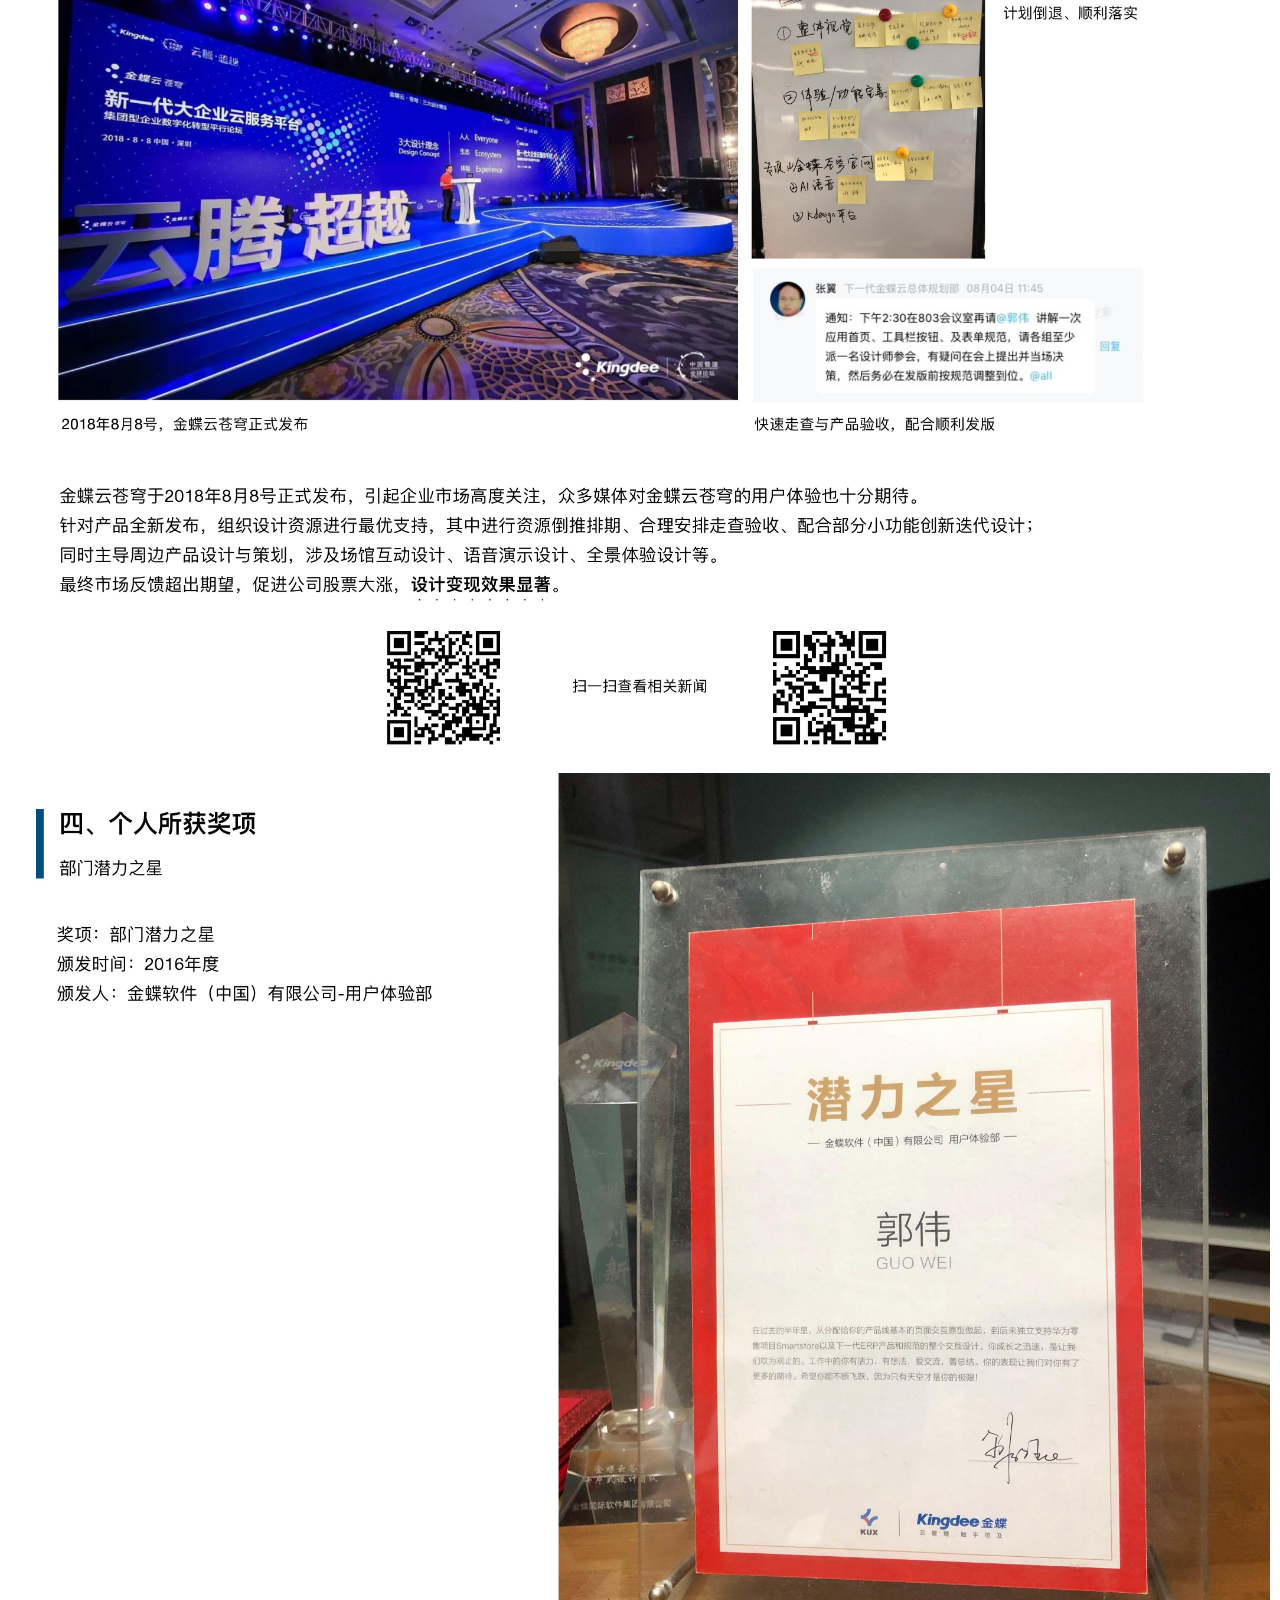
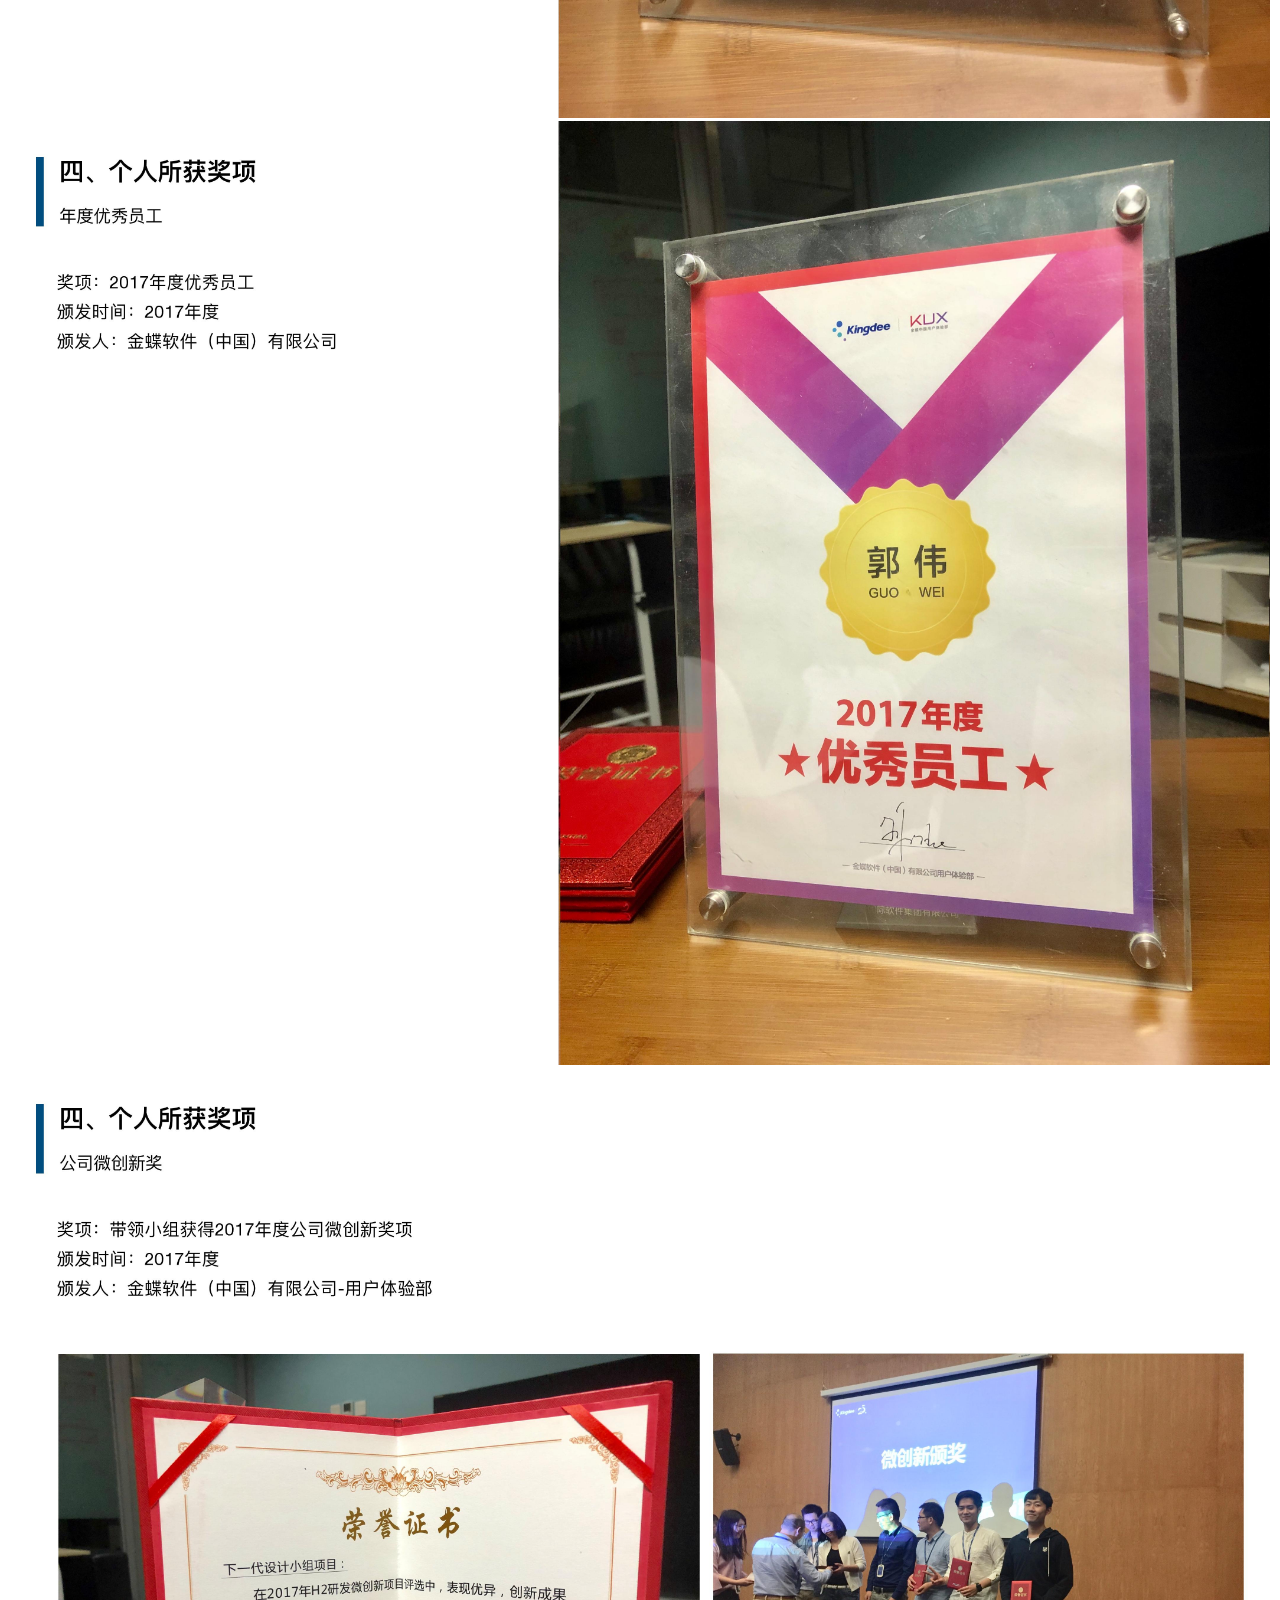
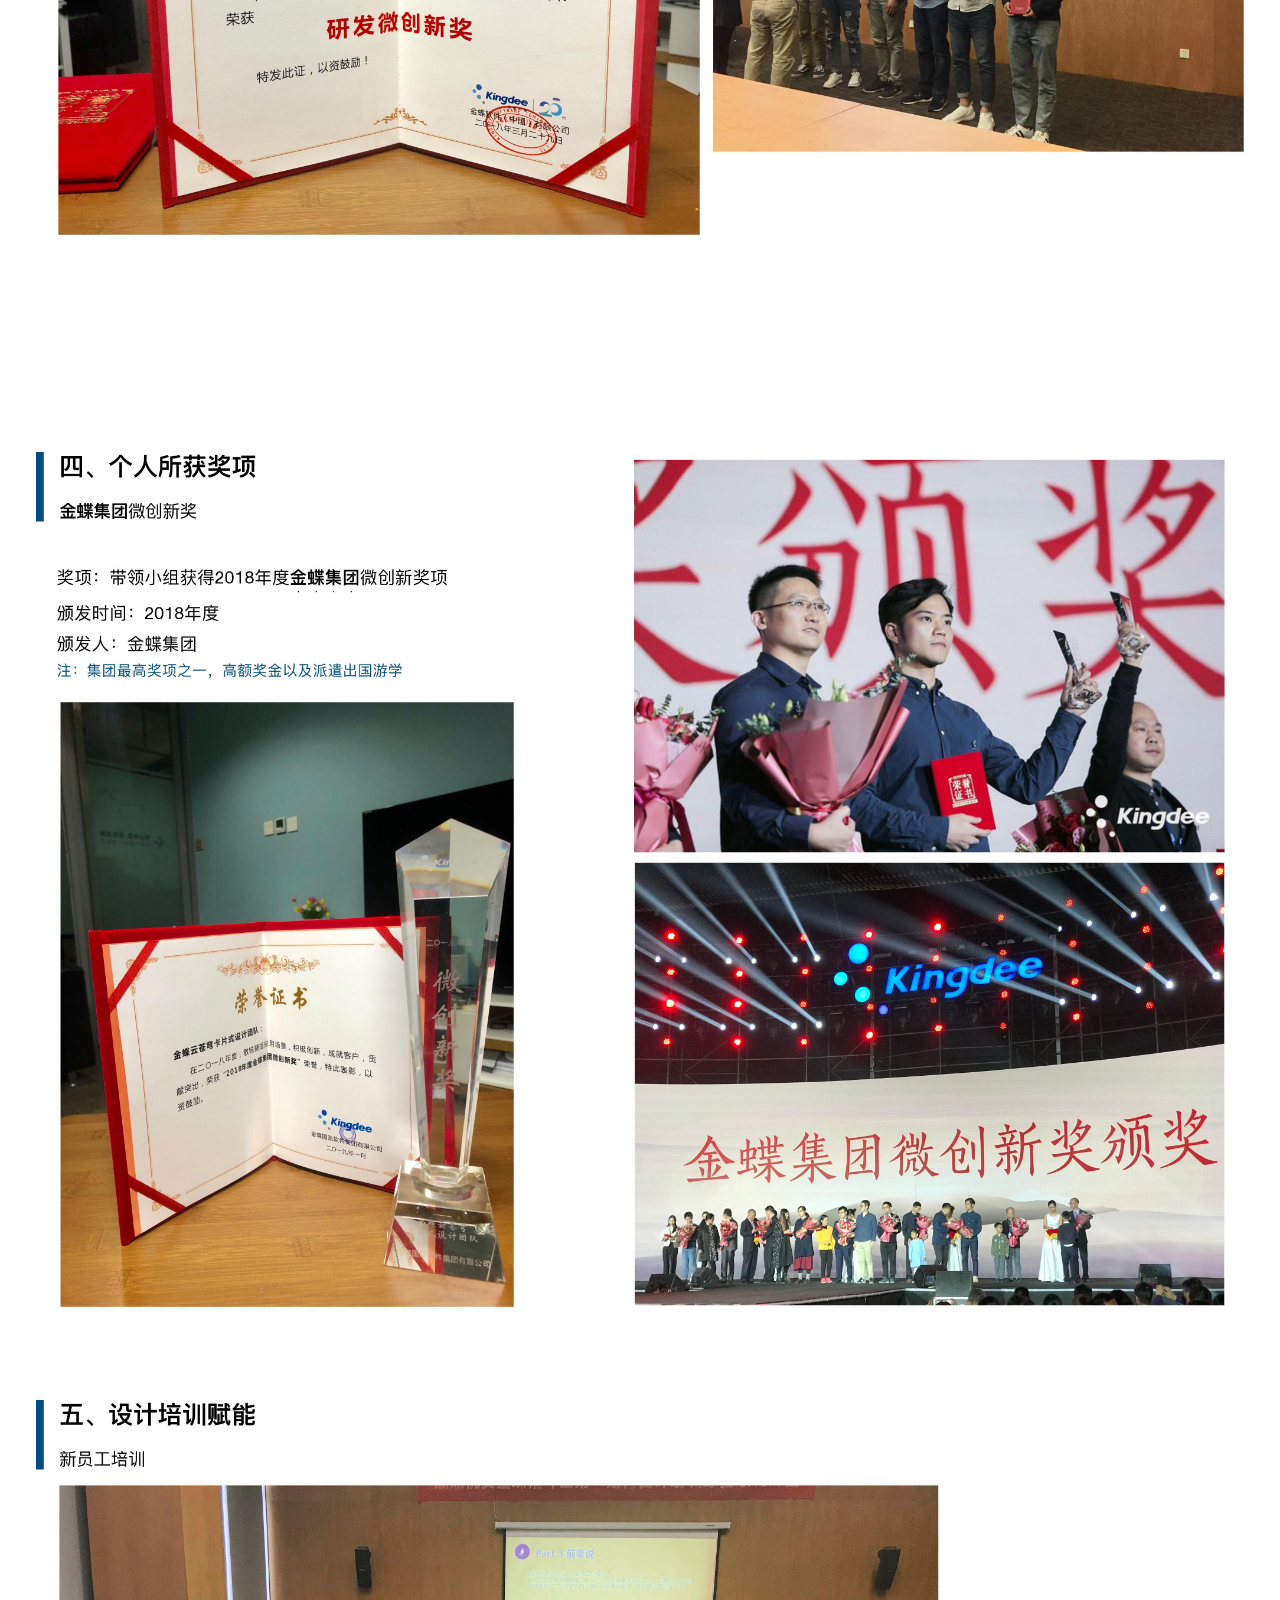
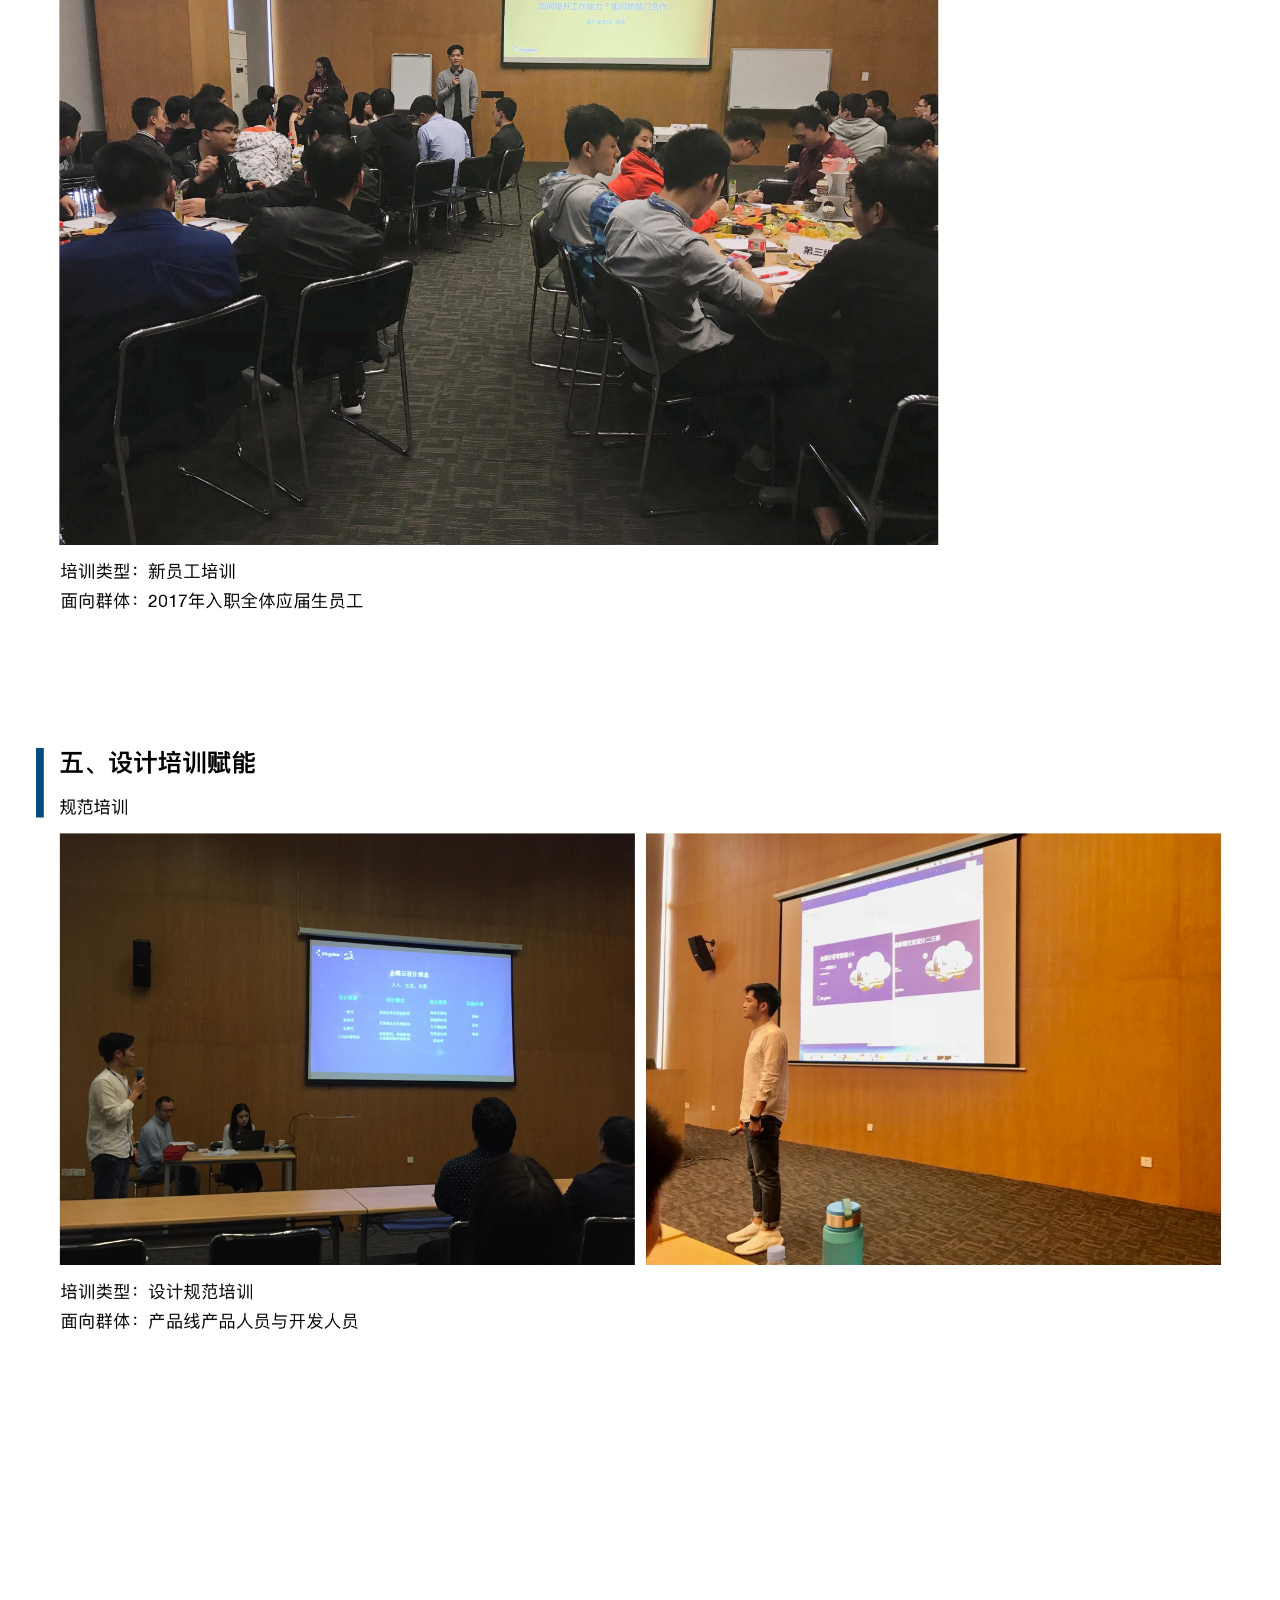
==== commit 854eed6e: "Update aboutme.html" ====
--- a/aboutme.html
+++ b/aboutme.html
@@ -30,8 +30,10 @@
   <div class="page">
     <div id="page1">
       <img src="./img_aboutMe/Document-page-000.jpg" width="1260" position:absolute">
+      <img src="./img_aboutMe/Document-page-000-1.jpg" width="1260" position:absolute">
       <img src="./img_aboutMe/Document-page-001.jpg" width="1260" position:absolute">
       <img src="./img_aboutMe/Document-page-002.jpg" width="1260" position:absolute">
+      <img src="./img_aboutMe/Document-page-002-1.jpg" width="1260" position:absolute">
       <img src="./img_aboutMe/Document-page-003.jpg" width="1260" position:absolute">
       <img src="./img_aboutMe/Document-page-004.jpg" width="1260" position:absolute">
       <img src="./img_aboutMe/Document-page-005.jpg" width="1260" position:absolute">
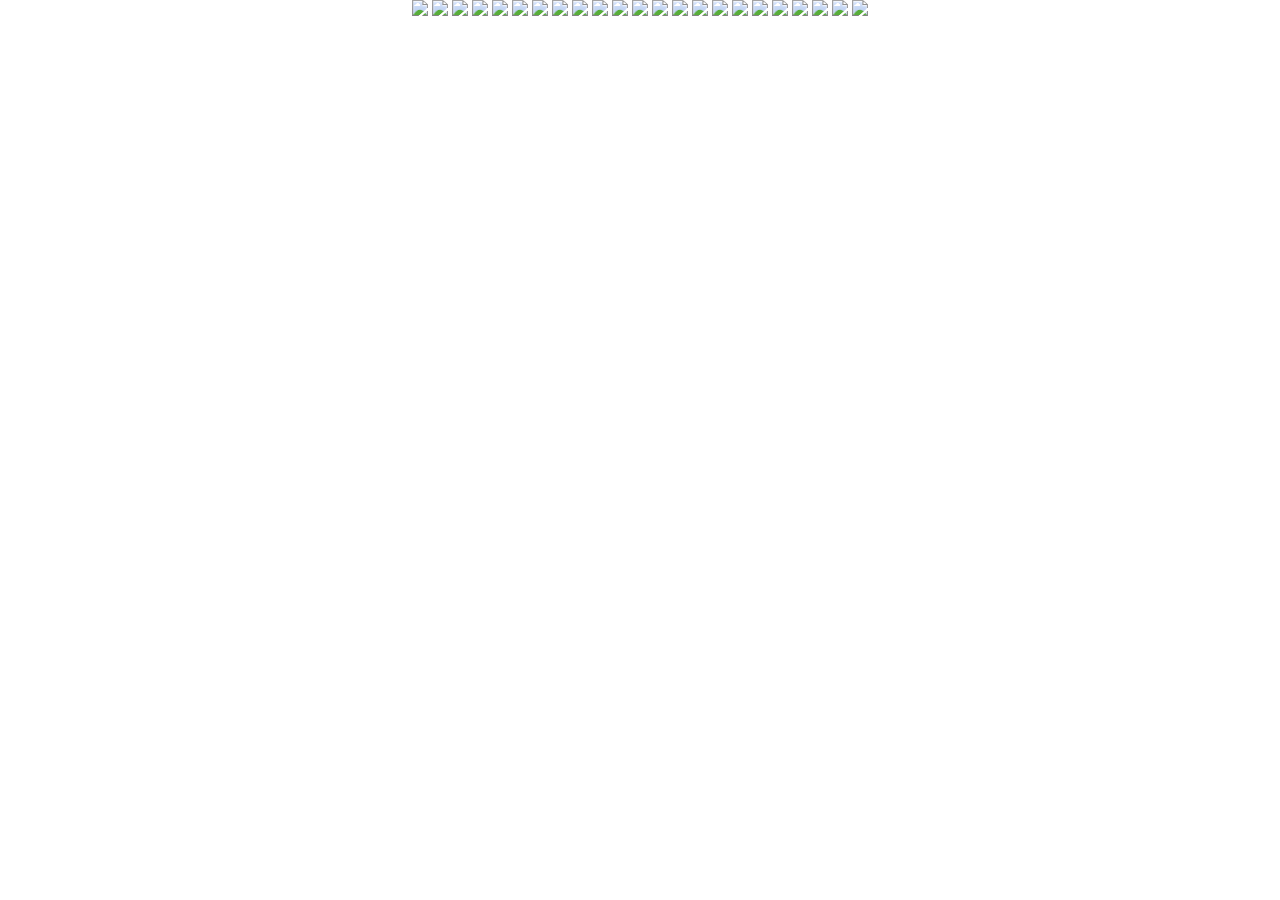
==== commit bddbdc1e: "Update aboutme.html" ====
--- a/aboutme.html
+++ b/aboutme.html
@@ -29,32 +29,47 @@
   <!-- ************  page  ************** -->  
   <div class="page">
     <div id="page1">
-      <img src="./img_aboutMe/Document-page-000.jpg" width="1260" position:absolute">
-      <img src="./img_aboutMe/Document-page-000-1.jpg" width="1260" position:absolute">
-      <img src="./img_aboutMe/Document-page-001.jpg" width="1260" position:absolute">
-      <img src="./img_aboutMe/Document-page-002.jpg" width="1260" position:absolute">
-      <img src="./img_aboutMe/Document-page-002-1.jpg" width="1260" position:absolute">
-      <img src="./img_aboutMe/Document-page-003.jpg" width="1260" position:absolute">
-      <img src="./img_aboutMe/Document-page-004.jpg" width="1260" position:absolute">
-      <img src="./img_aboutMe/Document-page-005.jpg" width="1260" position:absolute">
-      <img src="./img_aboutMe/Document-page-006.jpg" width="1260" position:absolute">
-      <img src="./img_aboutMe/Document-page-007.jpg" width="1260" position:absolute">
-      <img src="./img_aboutMe/Document-page-008.jpg" width="1260" position:absolute">
-      <img src="./img_aboutMe/Document-page-009.jpg" width="1260" position:absolute">
-      <img src="./img_aboutMe/Document-page-010.jpg" width="1260" position:absolute">
-      <img src="./img_aboutMe/Document-page-011.jpg" width="1260" position:absolute">
-      <img src="./img_aboutMe/Document-page-012.jpg" width="1260" position:absolute">
-      <img src="./img_aboutMe/Document-page-013.jpg" width="1260" position:absolute">
-      <img src="./img_aboutMe/Document-page-014.jpg" width="1260" position:absolute">
-      <img src="./img_aboutMe/Document-page-015.jpg" width="1260" position:absolute">
-      <img src="./img_aboutMe/Document-page-016.jpg" width="1260" position:absolute">
-      <img src="./img_aboutMe/Document-page-017.jpg" width="1260" position:absolute">
-      <img src="./img_aboutMe/Document-page-018.jpg" width="1260" position:absolute">
-      <img src="./img_aboutMe/Document-page-019.jpg" width="1260" position:absolute">
-      <img src="./img_aboutMe/Document-page-020.jpg" width="1260" position:absolute">
+      <img class="lazy" src="./img/loading.jpg" data-original="./img_aboutMe/Document-page-000.jpg" width="1260" position:absolute">
+      <img class="lazy" src="./img/loading.jpg" data-original="./img_aboutMe/Document-page-000-1.jpg" width="1260" position:absolute">
+      <img class="lazy" src="./img/loading.jpg" data-original="./img_aboutMe/Document-page-001.jpg" width="1260" position:absolute">
+      <img class="lazy" src="./img/loading.jpg" data-original="./img_aboutMe/Document-page-002.jpg" width="1260" position:absolute">
+      <img class="lazy" src="./img/loading.jpg" data-original="./img_aboutMe/Document-page-002-1.jpg" width="1260" position:absolute">
+      <img class="lazy" src="./img/loading.jpg" data-original="./img_aboutMe/Document-page-003.jpg" width="1260" position:absolute">
+      <img class="lazy" src="./img/loading.jpg" data-original="./img_aboutMe/Document-page-004.jpg" width="1260" position:absolute">
+      <img class="lazy" src="./img/loading.jpg" data-original="./img_aboutMe/Document-page-005.jpg" width="1260" position:absolute">
+      <img class="lazy" src="./img/loading.jpg" data-original="./img_aboutMe/Document-page-006.jpg" width="1260" position:absolute">
+      <img class="lazy" src="./img/loading.jpg" data-original="./img_aboutMe/Document-page-007.jpg" width="1260" position:absolute">
+      <img class="lazy" src="./img/loading.jpg" data-original="./img_aboutMe/Document-page-008.jpg" width="1260" position:absolute">
+      <img class="lazy" src="./img/loading.jpg" data-original="./img_aboutMe/Document-page-009.jpg" width="1260" position:absolute">
+      <img class="lazy" src="./img/loading.jpg" data-original="./img_aboutMe/Document-page-010.jpg" width="1260" position:absolute">
+      <img class="lazy" src="./img/loading.jpg" data-original="./img_aboutMe/Document-page-011.jpg" width="1260" position:absolute">
+      <img class="lazy" src="./img/loading.jpg" data-original="./img_aboutMe/Document-page-012.jpg" width="1260" position:absolute">
+      <img class="lazy" src="./img/loading.jpg" data-original="./img_aboutMe/Document-page-013.jpg" width="1260" position:absolute">
+      <img class="lazy" src="./img/loading.jpg" data-original="./img_aboutMe/Document-page-014.jpg" width="1260" position:absolute">
+      <img class="lazy" src="./img/loading.jpg" data-original="./img_aboutMe/Document-page-015.jpg" width="1260" position:absolute">
+      <img class="lazy" src="./img/loading.jpg" data-original="./img_aboutMe/Document-page-016.jpg" width="1260" position:absolute">
+      <img class="lazy" src="./img/loading.jpg" data-original="./img_aboutMe/Document-page-017.jpg" width="1260" position:absolute">
+      <img class="lazy" src="./img/loading.jpg" data-original="./img_aboutMe/Document-page-018.jpg" width="1260" position:absolute">
+      <img class="lazy" src="./img/loading.jpg" data-original="./img_aboutMe/Document-page-019.jpg" width="1260" position:absolute">
+      <img class="lazy" src="./img/loading.jpg" data-original="./img_aboutMe/Document-page-020.jpg" width="1260" position:absolute">
    
    
     </div>
   </div>
+                                                                                    
+  <script src="https://cdn.bootcss.com/jquery/1.11.3/jquery.min.js"></script>
+  <script src="https://cdn.bootcss.com/jquery_lazyload/1.9.7/jquery.lazyload.js"></script>
+  <script>
+
+   $(function() {
+    $("img.lazy").lazyload({
+     effect : "fadeIn",
+     container: $("#page1"),
+     threshold : 200
+     });
+    
+   });
+
+   </script>
                                                                                        
 </a></body></html></center>
